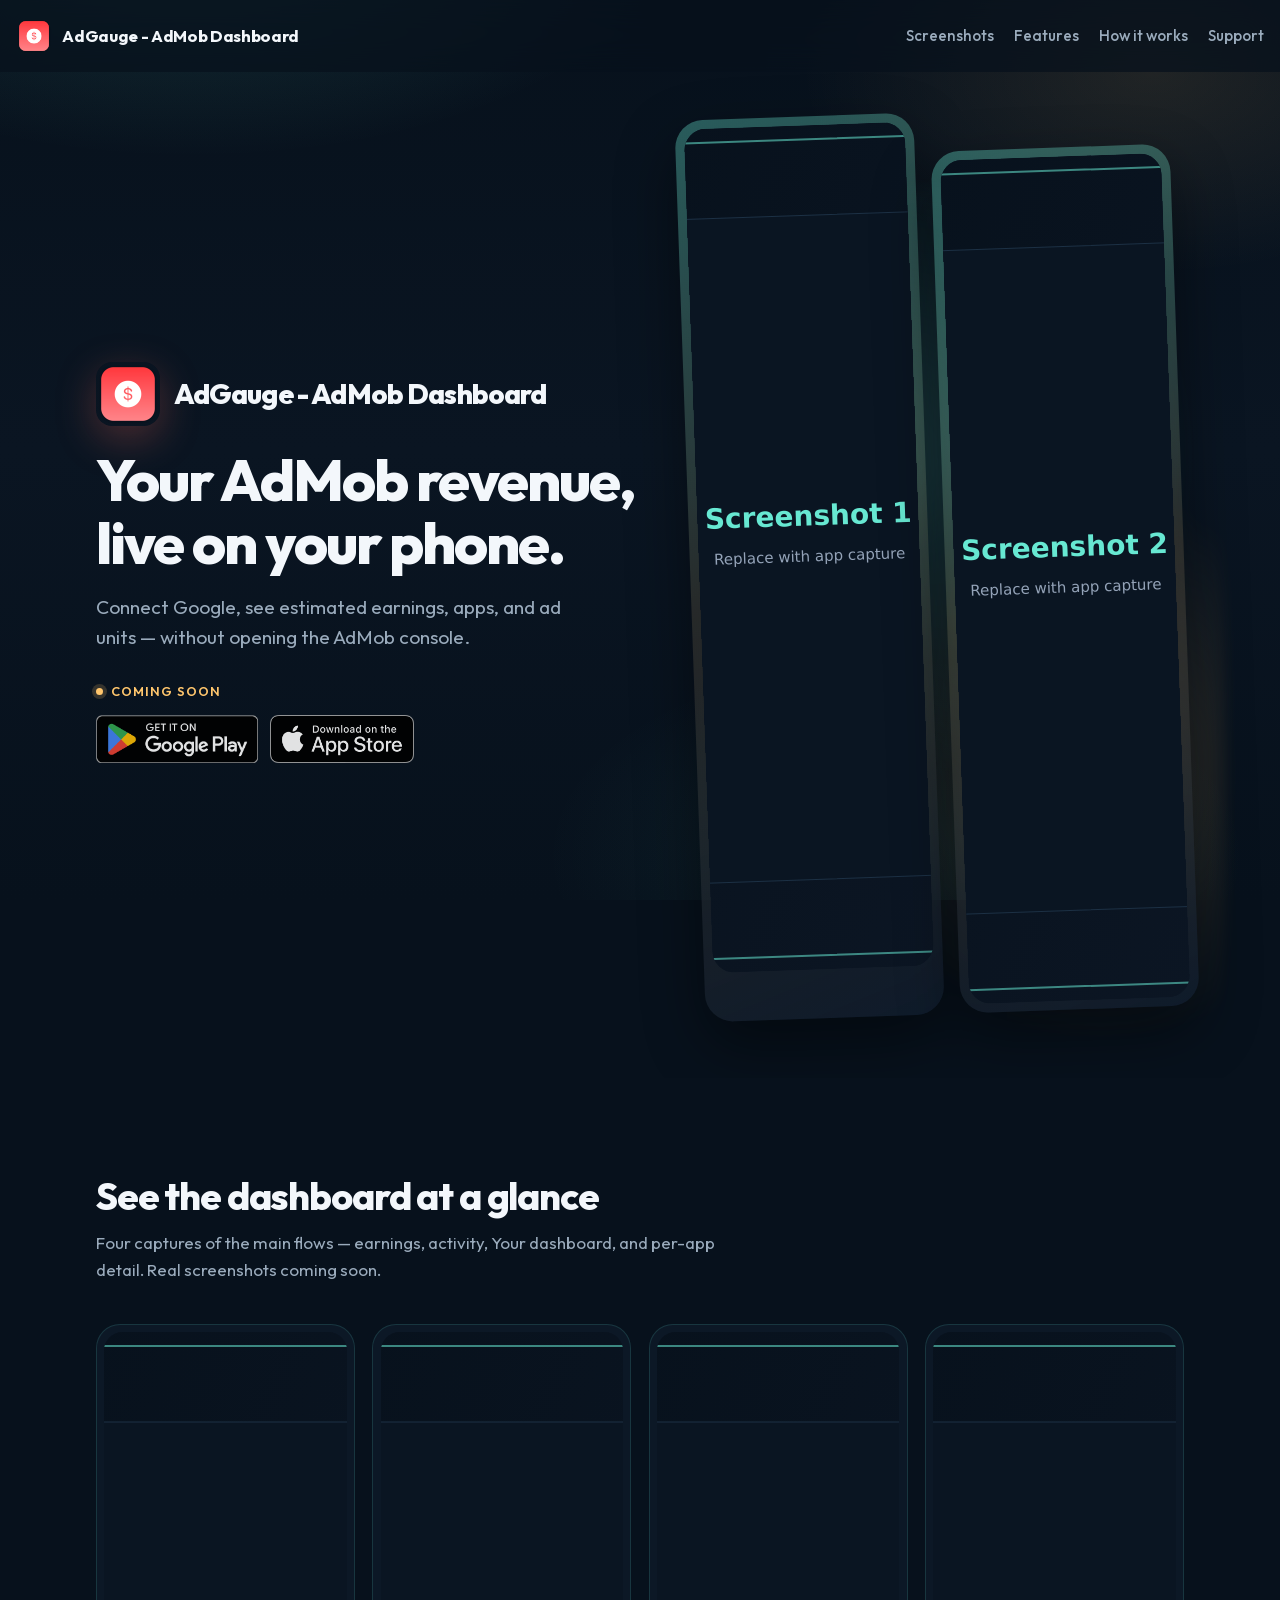
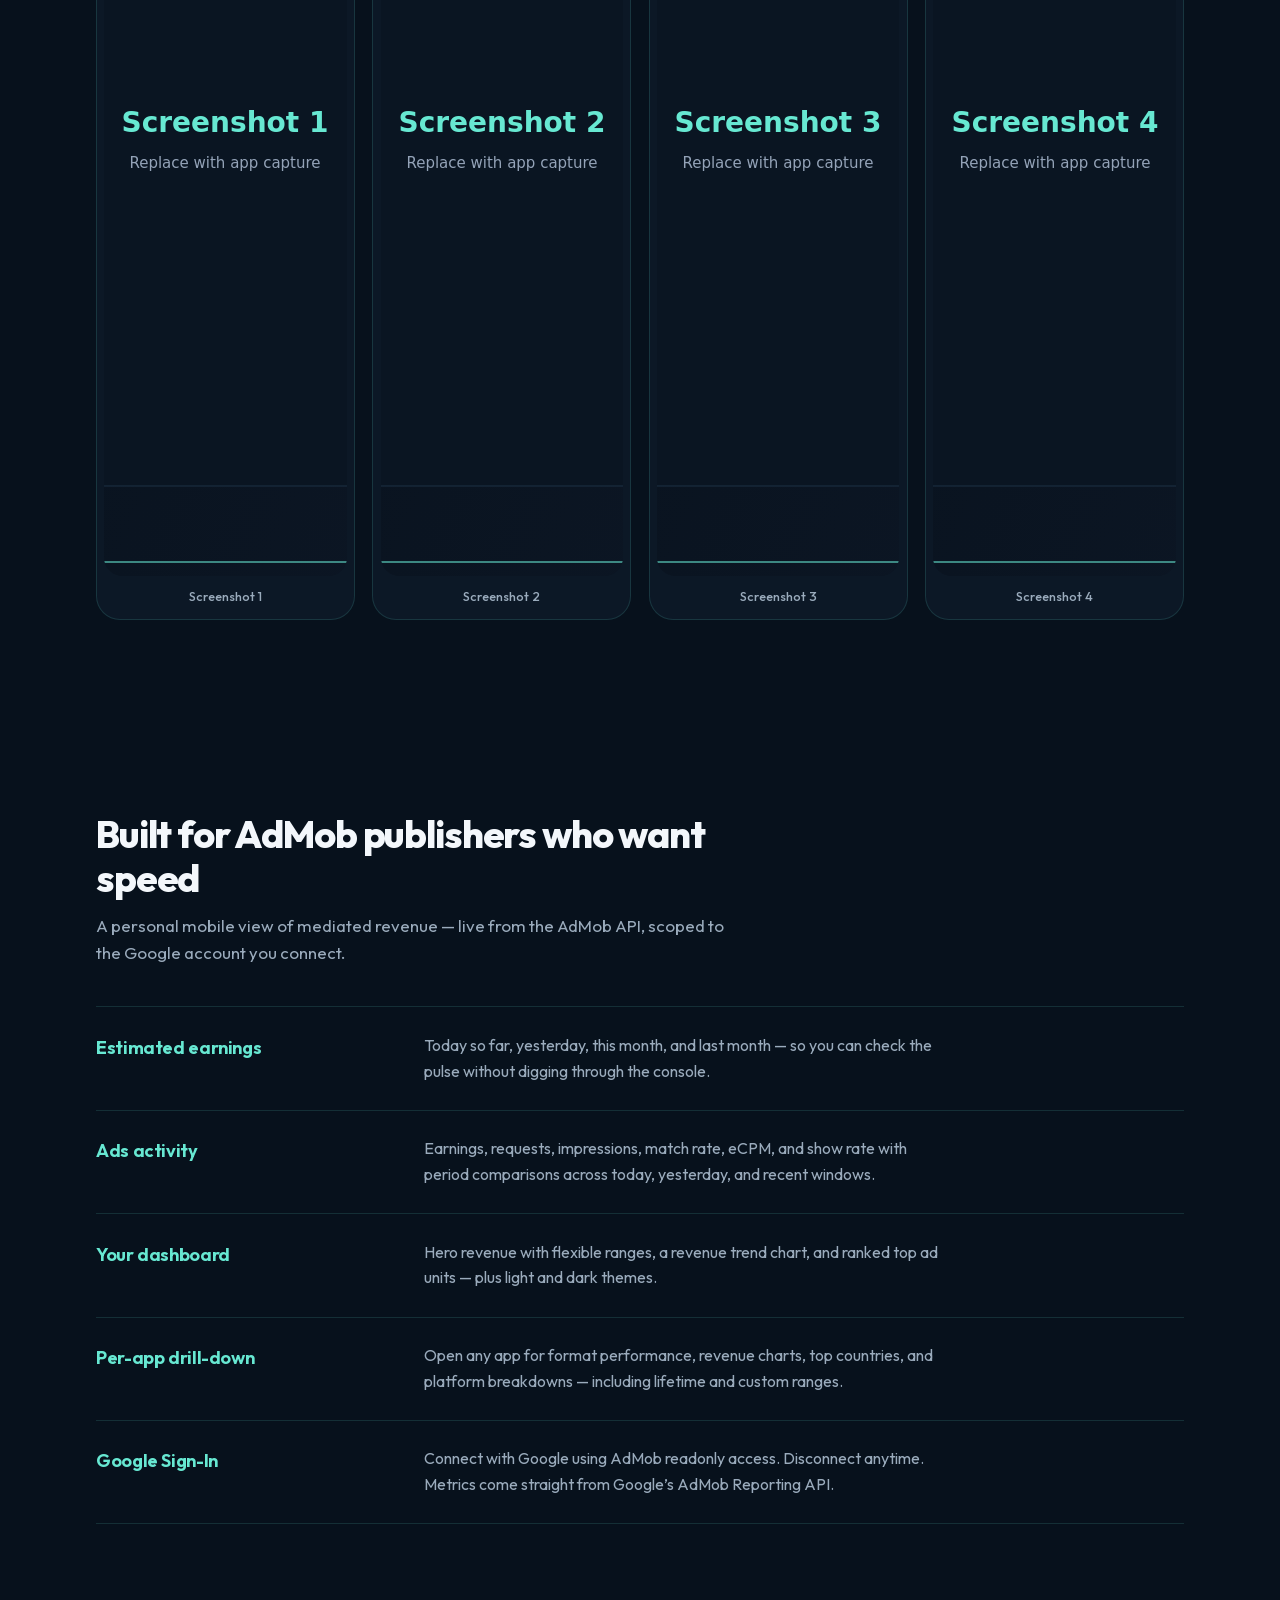
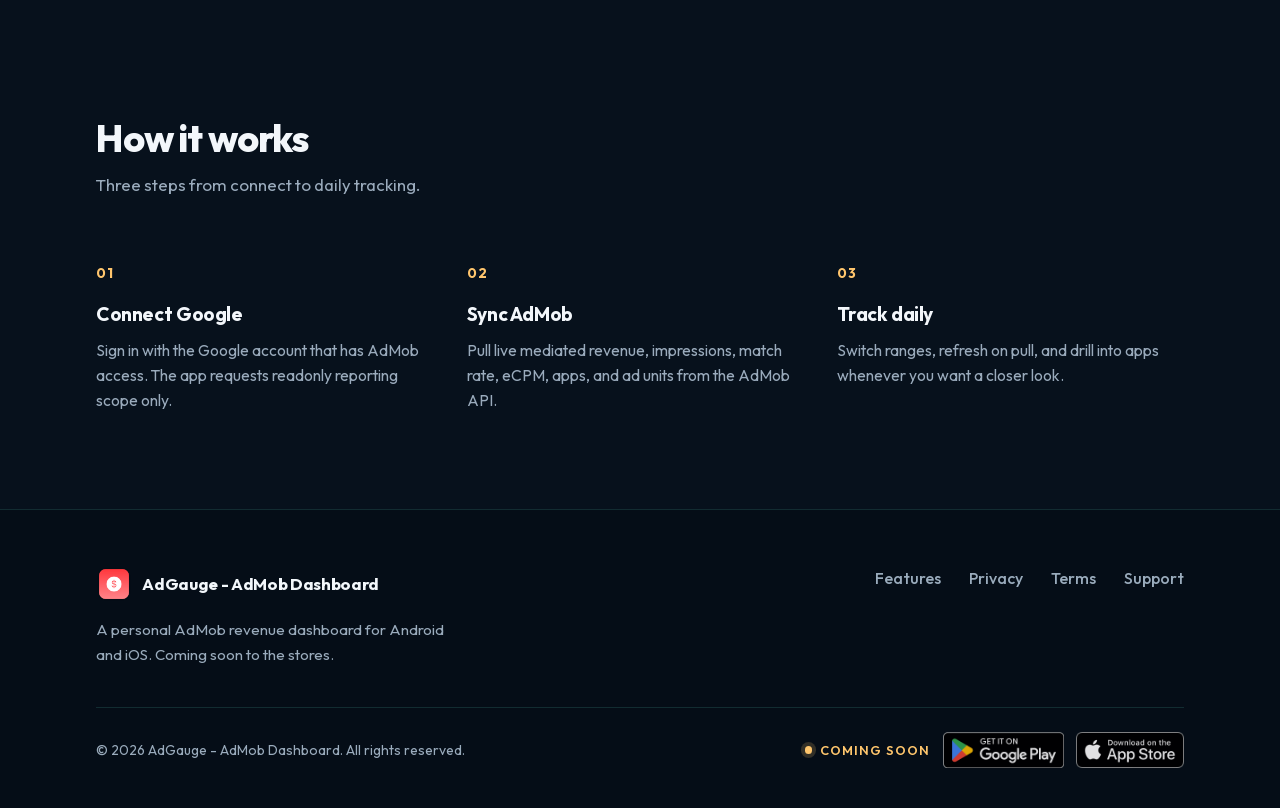
==== index.html @ d3b2f588 "Update branding from "Admob Dashboard" to "AdGauge - AdMob Dashboard" across all files" ====
<!DOCTYPE html>
<html lang="en">

<head>
  <meta charset="UTF-8">
  <meta name="viewport" content="width=device-width, initial-scale=1.0">
  <title>AdGauge - AdMob Dashboard — Live AdMob Revenue on Your Phone</title>
  <meta name="description"
    content="AdGauge - AdMob Dashboard connects your Google account and shows live AdMob estimated earnings, ads performance, apps, and ad units — without opening the AdMob console.">
  <meta name="robots" content="index, follow">
  <meta name="theme-color" content="#07111C">
  <meta name="application-name" content="AdGauge - AdMob Dashboard">
  <link rel="canonical" href="https://admob-dashboard.site/">
  <link rel="alternate" type="text/plain" title="LLM context" href="https://admob-dashboard.site/llms.txt">
  <link rel="alternate" type="text/plain" title="LLM full context" href="https://admob-dashboard.site/llms-full.txt">
  <link rel="alternate" type="text/markdown" href="https://admob-dashboard.site/index.md">

  <link rel="icon" type="image/png" href="/assets/images/favicon-32.png">
  <link rel="apple-touch-icon" href="/assets/images/apple-touch-icon.png">

  <meta property="og:type" content="website">
  <meta property="og:site_name" content="AdGauge - AdMob Dashboard">
  <meta property="og:locale" content="en_US">
  <meta property="og:url" content="https://admob-dashboard.site/">
  <meta property="og:title" content="AdGauge - AdMob Dashboard — Live AdMob Revenue on Your Phone">
  <meta property="og:description"
    content="Connect Google and see estimated earnings, apps, and ad units at a glance — without opening the AdMob console.">
  <meta property="og:image" content="https://admob-dashboard.site/assets/images/app-icon.png">

  <meta name="twitter:card" content="summary">
  <meta name="twitter:title" content="AdGauge - AdMob Dashboard — Live AdMob Revenue on Your Phone">
  <meta name="twitter:description"
    content="Connect Google and see estimated earnings, apps, and ad units at a glance.">
  <meta name="twitter:image" content="https://admob-dashboard.site/assets/images/app-icon.png">

  <script type="application/ld+json">
  {
    "@context": "https://schema.org",
    "@type": "SoftwareApplication",
    "name": "AdGauge - AdMob Dashboard",
    "applicationCategory": "BusinessApplication",
    "operatingSystem": "Android, iOS",
    "url": "https://admob-dashboard.site/",
    "image": "https://admob-dashboard.site/assets/images/app-icon.png",
    "description": "A personal mobile dashboard that connects your Google account and shows live AdMob estimated earnings, ads performance, and per-app revenue insights.",
    "offers": {
      "@type": "Offer",
      "price": "0",
      "priceCurrency": "USD",
      "availability": "https://schema.org/ComingSoon"
    },
    "featureList": [
      "Google Sign-In with AdMob readonly access",
      "Estimated earnings for today, yesterday, and calendar months",
      "Ads activity metrics: requests, impressions, match rate, eCPM",
      "Revenue trend charts and top ad units",
      "Per-app drill-down with formats, countries, and platforms"
    ]
  }
  </script>

  <link rel="preload" href="/assets/fonts/outfit-latin.woff2" as="font" type="font/woff2" crossorigin>
  <link rel="preload" href="/assets/images/app-icon.png" as="image">
  <link rel="stylesheet" href="/assets/css/style.css">
</head>

<body>
  <header class="site-header" id="site-header">
    <div class="container nav-row">
      <a href="/" class="brand">
        <img src="/assets/images/app-icon.png" alt="" width="36" height="36">
        <span class="brand-text">AdGauge - AdMob Dashboard</span>
      </a>
      <button class="nav-toggle" type="button" aria-expanded="false" aria-controls="primary-nav"
        aria-label="Open menu">
        <span class="nav-toggle-bars" aria-hidden="true"></span>
      </button>
      <nav class="nav-links" id="primary-nav" aria-label="Primary">
        <a href="#screenshots">Screenshots</a>
        <a href="#features">Features</a>
        <a href="#how-it-works">How it works</a>
        <a href="/support/">Support</a>
      </nav>
    </div>
  </header>

  <main>
    <section class="hero">
      <div class="container hero-grid">
        <div class="hero-copy">
          <div class="hero-brand">
            <img src="/assets/images/app-icon.png" alt="AdGauge - AdMob Dashboard app icon" width="64" height="64"
              decoding="async" fetchpriority="high">
            <span>AdGauge - AdMob Dashboard</span>
          </div>
          <h1>Your AdMob revenue, live on your phone.</h1>
          <p class="hero-subtitle">
            Connect Google, see estimated earnings, apps, and ad units — without opening the AdMob console.
          </p>
          <div class="hero-cta">
            <p class="coming-soon" aria-live="polite">Coming soon</p>
            <div class="store-row">
              <a href="#" class="store-badge link-android" aria-label="Get it on Google Play — coming soon"
                onclick="return false;">
                <img src="/assets/images/GooglePlay_Badge.png" alt="Get it on Google Play" width="162" height="48"
                  decoding="async">
              </a>
              <a href="#" class="store-badge link-ios" aria-label="Download on the App Store — coming soon"
                onclick="return false;">
                <img src="/assets/images/App_Store_Badge.png" alt="Download on the App Store" width="144" height="48"
                  decoding="async">
              </a>
            </div>
          </div>
        </div>

        <div class="hero-visual" aria-hidden="true">
          <div class="phone-stack">
            <div class="phone-frame">
              <img src="/assets/images/screenshots/placeholder-1.svg" alt="" width="390" height="844" decoding="async">
            </div>
            <div class="phone-frame">
              <img src="/assets/images/screenshots/placeholder-2.svg" alt="" width="390" height="844" loading="lazy"
                decoding="async">
            </div>
          </div>
        </div>
      </div>
    </section>

    <section class="section" id="screenshots">
      <div class="container">
        <div class="section-head reveal">
          <h2>See the dashboard at a glance</h2>
          <p>Four captures of the main flows — earnings, activity, Your dashboard, and per-app detail. Real screenshots coming soon.</p>
        </div>
        <div class="shot-grid">
          <figure class="shot-card reveal">
            <img src="/assets/images/screenshots/placeholder-1.svg" alt="Screenshot 1 placeholder" width="390"
              height="844" loading="lazy" decoding="async">
            <figcaption class="shot-label">Screenshot 1</figcaption>
          </figure>
          <figure class="shot-card reveal">
            <img src="/assets/images/screenshots/placeholder-2.svg" alt="Screenshot 2 placeholder" width="390"
              height="844" loading="lazy" decoding="async">
            <figcaption class="shot-label">Screenshot 2</figcaption>
          </figure>
          <figure class="shot-card reveal">
            <img src="/assets/images/screenshots/placeholder-3.svg" alt="Screenshot 3 placeholder" width="390"
              height="844" loading="lazy" decoding="async">
            <figcaption class="shot-label">Screenshot 3</figcaption>
          </figure>
          <figure class="shot-card reveal">
            <img src="/assets/images/screenshots/placeholder-4.svg" alt="Screenshot 4 placeholder" width="390"
              height="844" loading="lazy" decoding="async">
            <figcaption class="shot-label">Screenshot 4</figcaption>
          </figure>
        </div>
      </div>
    </section>

    <section class="section" id="features">
      <div class="container">
        <div class="section-head reveal">
          <h2>Built for AdMob publishers who want speed</h2>
          <p>A personal mobile view of mediated revenue — live from the AdMob API, scoped to the Google account you connect.</p>
        </div>
        <div class="feature-list">
          <div class="feature-row reveal">
            <h3>Estimated earnings</h3>
            <p>Today so far, yesterday, this month, and last month — so you can check the pulse without digging through the console.</p>
          </div>
          <div class="feature-row reveal">
            <h3>Ads activity</h3>
            <p>Earnings, requests, impressions, match rate, eCPM, and show rate with period comparisons across today, yesterday, and recent windows.</p>
          </div>
          <div class="feature-row reveal">
            <h3>Your dashboard</h3>
            <p>Hero revenue with flexible ranges, a revenue trend chart, and ranked top ad units — plus light and dark themes.</p>
          </div>
          <div class="feature-row reveal">
            <h3>Per-app drill-down</h3>
            <p>Open any app for format performance, revenue charts, top countries, and platform breakdowns — including lifetime and custom ranges.</p>
          </div>
          <div class="feature-row reveal">
            <h3>Google Sign-In</h3>
            <p>Connect with Google using AdMob readonly access. Disconnect anytime. Metrics come straight from Google’s AdMob Reporting API.</p>
          </div>
        </div>
      </div>
    </section>

    <section class="section" id="how-it-works">
      <div class="container">
        <div class="section-head reveal">
          <h2>How it works</h2>
          <p>Three steps from connect to daily tracking.</p>
        </div>
        <div class="steps">
          <div class="step reveal">
            <h3>Connect Google</h3>
            <p>Sign in with the Google account that has AdMob access. The app requests readonly reporting scope only.</p>
          </div>
          <div class="step reveal">
            <h3>Sync AdMob</h3>
            <p>Pull live mediated revenue, impressions, match rate, eCPM, apps, and ad units from the AdMob API.</p>
          </div>
          <div class="step reveal">
            <h3>Track daily</h3>
            <p>Switch ranges, refresh on pull, and drill into apps whenever you want a closer look.</p>
          </div>
        </div>
      </div>
    </section>
  </main>

  <footer class="site-footer">
    <div class="container">
      <div class="footer-top">
        <div class="footer-brand">
          <a href="/" class="brand">
            <img src="/assets/images/app-icon.png" alt="" width="36" height="36">
            AdGauge - AdMob Dashboard
          </a>
          <p>A personal AdMob revenue dashboard for Android and iOS. Coming soon to the stores.</p>
        </div>
        <nav class="footer-links" aria-label="Footer">
          <a href="#features">Features</a>
          <a href="/privacy/">Privacy</a>
          <a href="/terms/">Terms</a>
          <a href="/support/">Support</a>
        </nav>
      </div>
      <div class="footer-bottom">
        <p>&copy; <span id="year"></span> AdGauge - AdMob Dashboard. All rights reserved.</p>
        <div class="store-row">
          <span class="coming-soon">Coming soon</span>
          <a href="#" class="store-badge" aria-label="Google Play — coming soon" onclick="return false;">
            <img src="/assets/images/GooglePlay_Badge.png" alt="Get it on Google Play" width="122" height="36"
              loading="lazy">
          </a>
          <a href="#" class="store-badge" aria-label="App Store — coming soon" onclick="return false;">
            <img src="/assets/images/App_Store_Badge.png" alt="Download on the App Store" width="108" height="36"
              loading="lazy">
          </a>
        </div>
      </div>
    </div>
  </footer>

  <script>
    (() => {
      const header = document.getElementById('site-header');
      const year = document.getElementById('year');
      const toggle = document.querySelector('.nav-toggle');
      const nav = document.getElementById('primary-nav');
      if (year) year.textContent = String(new Date().getFullYear());

      const setNavOpen = (open) => {
        if (!header || !toggle) return;
        header.classList.toggle('is-nav-open', open);
        toggle.setAttribute('aria-expanded', open ? 'true' : 'false');
        toggle.setAttribute('aria-label', open ? 'Close menu' : 'Open menu');
      };

      if (toggle) {
        toggle.addEventListener('click', () => {
          setNavOpen(!header.classList.contains('is-nav-open'));
        });
      }

      if (nav) {
        nav.querySelectorAll('a').forEach((link) => {
          link.addEventListener('click', () => setNavOpen(false));
        });
      }

      const onScroll = () => {
        if (!header) return;
        header.classList.toggle('is-scrolled', window.scrollY > 8);
      };
      onScroll();
      window.addEventListener('scroll', onScroll, { passive: true });

      const reveals = document.querySelectorAll('.reveal');
      if ('IntersectionObserver' in window) {
        const io = new IntersectionObserver((entries) => {
          entries.forEach((entry) => {
            if (entry.isIntersecting) {
              entry.target.classList.add('is-visible');
              io.unobserve(entry.target);
            }
          });
        }, { threshold: 0.12, rootMargin: '0px 0px -8% 0px' });
        reveals.forEach((el) => io.observe(el));
      } else {
        reveals.forEach((el) => el.classList.add('is-visible'));
      }
    })();
  </script>
</body>

</html>
---- assets/css/style.css ----
/* Outfit — latin-ext then latin (variable weight 400–800) */
@font-face {
  font-family: 'Outfit';
  font-style: normal;
  font-weight: 400 800;
  font-display: swap;
  src: url('../fonts/outfit-latin-ext.woff2') format('woff2');
  unicode-range: U+0100-02BA, U+02BD-02C5, U+02C7-02CC, U+02CE-02D7, U+02DD-02FF, U+0304, U+0308, U+0329, U+1D00-1DBF, U+1E00-1E9F, U+1EF2-1EFF, U+2020, U+20A0-20AB, U+20AD-20C0, U+2113, U+2C60-2C7F, U+A720-A7FF;
}

@font-face {
  font-family: 'Outfit';
  font-style: normal;
  font-weight: 400 800;
  font-display: swap;
  src: url('../fonts/outfit-latin.woff2') format('woff2');
  unicode-range: U+0000-00FF, U+0131, U+0152-0153, U+02BB-02BC, U+02C6, U+02DA, U+02DC, U+0304, U+0308, U+0329, U+2000-206F, U+20AC, U+2122, U+2191, U+2193, U+2212, U+2215, U+FEFF, U+FFFD;
}

:root {
  --bg: #07111c;
  --bg-elevated: #0c1624;
  --bg-soft: #101c2c;
  --surface: rgba(16, 28, 44, 0.72);
  --border: rgba(103, 232, 210, 0.14);
  --border-strong: rgba(103, 232, 210, 0.28);
  --text: #f3f7fb;
  --text-muted: #9aabbc;
  --teal: #67e8d2;
  --teal-deep: #3bbfad;
  --amber: #ffc66d;
  --coral: #ff6b5a;
  --font: 'Outfit', system-ui, -apple-system, sans-serif;
  --container: 1120px;
  --header-h: 72px;
  --radius: 1.25rem;
  --ease: cubic-bezier(0.22, 1, 0.36, 1);
}

*,
*::before,
*::after {
  box-sizing: border-box;
  margin: 0;
  padding: 0;
}

html {
  scroll-behavior: smooth;
}

body {
  font-family: var(--font);
  background: var(--bg);
  color: var(--text);
  line-height: 1.6;
  -webkit-font-smoothing: antialiased;
  overflow-x: hidden;
}

body::before {
  content: '';
  position: fixed;
  inset: 0;
  pointer-events: none;
  z-index: -1;
  background:
    radial-gradient(ellipse 70% 50% at 15% -10%, rgba(103, 232, 210, 0.16), transparent 55%),
    radial-gradient(ellipse 55% 45% at 90% 8%, rgba(255, 198, 109, 0.1), transparent 50%),
    radial-gradient(ellipse 50% 40% at 70% 95%, rgba(103, 232, 210, 0.08), transparent 55%),
    linear-gradient(180deg, #07111c 0%, #0a1522 50%, #07111c 100%);
}

a {
  color: inherit;
  text-decoration: none;
  transition: color 0.2s var(--ease), opacity 0.2s var(--ease);
}

img {
  max-width: 100%;
  display: block;
}

ul {
  list-style: none;
}

.container {
  width: min(92%, var(--container));
  max-width: 100%;
  margin-inline: auto;
  padding-inline: 1rem;
  box-sizing: border-box;
}

/* Header */
.site-header {
  position: fixed;
  top: 0;
  left: 0;
  right: 0;
  width: 100%;
  max-width: 100vw;
  height: var(--header-h);
  z-index: 50;
  display: block;
  backdrop-filter: blur(16px);
  background: rgba(7, 17, 28, 0.72);
  border-bottom: 1px solid transparent;
  transition: border-color 0.3s var(--ease), background 0.3s var(--ease);
  overflow: visible;
}

.site-header.is-scrolled {
  border-bottom-color: var(--border);
  background: rgba(7, 17, 28, 0.88);
}

.nav-row {
  display: flex;
  align-items: center;
  justify-content: space-between;
  gap: 0.75rem;
  width: 100%;
  max-width: 100%;
  min-width: 0;
  height: var(--header-h);
}

.brand {
  display: inline-flex;
  align-items: center;
  gap: 0.65rem;
  font-weight: 700;
  font-size: 1.05rem;
  letter-spacing: -0.02em;
  min-width: 0;
  flex: 0 1 auto;
}

.brand-text {
  white-space: nowrap;
  overflow: hidden;
  text-overflow: ellipsis;
}

.brand img {
  width: 36px;
  height: 36px;
  border-radius: 10px;
  flex-shrink: 0;
}

.nav-toggle {
  display: none;
  flex-shrink: 0;
  width: 44px;
  height: 44px;
  border: 1px solid var(--border);
  border-radius: 12px;
  background: rgba(16, 28, 44, 0.8);
  color: var(--text);
  cursor: pointer;
  align-items: center;
  justify-content: center;
  padding: 0;
}

.nav-toggle:hover,
.nav-toggle:focus-visible {
  border-color: var(--border-strong);
  outline: none;
}

.nav-toggle-bars {
  display: block;
  width: 18px;
  height: 2px;
  background: currentColor;
  position: relative;
  border-radius: 1px;
}

.nav-toggle-bars::before,
.nav-toggle-bars::after {
  content: '';
  position: absolute;
  left: 0;
  width: 18px;
  height: 2px;
  background: currentColor;
  border-radius: 1px;
}

.nav-toggle-bars::before {
  top: -6px;
}

.nav-toggle-bars::after {
  top: 6px;
}

.nav-links {
  display: flex;
  align-items: center;
  gap: 1.25rem;
  flex-shrink: 0;
}

.nav-links a {
  color: var(--text-muted);
  font-size: 0.95rem;
  font-weight: 500;
  white-space: nowrap;
}

.nav-links a:hover {
  color: var(--text);
}

/* Hero */
.hero {
  min-height: 100vh;
  min-height: 100dvh;
  display: flex;
  align-items: center;
  padding: calc(var(--header-h) + 2.5rem) 0 4rem;
  position: relative;
  overflow: hidden;
}

.hero-grid {
  display: grid;
  grid-template-columns: 1.05fr 0.95fr;
  gap: 3rem;
  align-items: center;
}

.hero-brand {
  display: inline-flex;
  align-items: center;
  gap: 0.85rem;
  margin-bottom: 1.35rem;
  opacity: 0;
  animation: rise 0.8s var(--ease) 0.05s forwards;
}

.hero-brand img {
  width: 64px;
  height: 64px;
  border-radius: 16px;
  box-shadow: 0 12px 40px rgba(255, 107, 90, 0.28);
}

.hero-brand span {
  font-size: clamp(1.35rem, 2.5vw, 1.75rem);
  font-weight: 800;
  letter-spacing: -0.03em;
}

.hero h1 {
  font-size: clamp(2.35rem, 5.2vw, 3.65rem);
  font-weight: 800;
  line-height: 1.08;
  letter-spacing: -0.035em;
  max-width: 14ch;
  margin-bottom: 1.1rem;
  opacity: 0;
  animation: rise 0.85s var(--ease) 0.15s forwards;
}

.hero-subtitle {
  color: var(--text-muted);
  font-size: clamp(1.05rem, 1.6vw, 1.2rem);
  max-width: 36ch;
  margin-bottom: 1.75rem;
  opacity: 0;
  animation: rise 0.85s var(--ease) 0.28s forwards;
}

.hero-cta {
  display: flex;
  flex-direction: column;
  align-items: flex-start;
  gap: 0.85rem;
  opacity: 0;
  animation: rise 0.85s var(--ease) 0.4s forwards;
}

.coming-soon {
  display: inline-flex;
  align-items: center;
  gap: 0.5rem;
  font-size: 0.8rem;
  font-weight: 600;
  letter-spacing: 0.08em;
  text-transform: uppercase;
  color: var(--amber);
}

.coming-soon::before {
  content: '';
  width: 0.45rem;
  height: 0.45rem;
  border-radius: 50%;
  background: var(--amber);
  box-shadow: 0 0 0 4px rgba(255, 198, 109, 0.18);
}

.store-row {
  display: flex;
  flex-wrap: wrap;
  align-items: center;
  gap: 0.75rem;
}

.store-badge {
  display: inline-block;
  opacity: 0.88;
  transition: opacity 0.2s var(--ease), transform 0.2s var(--ease);
}

.store-badge:hover {
  opacity: 1;
  transform: translateY(-2px);
}

.store-badge img {
  height: 48px;
  width: auto;
}

.hero-visual {
  position: relative;
  opacity: 0;
  animation: rise 1s var(--ease) 0.35s forwards;
}

.hero-visual::before {
  content: '';
  position: absolute;
  inset: 8% -8% -8% 8%;
  background:
    radial-gradient(circle at 30% 30%, rgba(103, 232, 210, 0.22), transparent 45%),
    radial-gradient(circle at 75% 65%, rgba(255, 198, 109, 0.16), transparent 40%);
  filter: blur(8px);
  z-index: 0;
}

.phone-stack {
  position: relative;
  z-index: 1;
  display: grid;
  grid-template-columns: 1fr 1fr;
  gap: 1rem;
  transform: rotate(-2deg);
}

.phone-frame {
  border-radius: 1.75rem;
  padding: 0.55rem;
  background: linear-gradient(160deg, rgba(103, 232, 210, 0.35), rgba(255, 198, 109, 0.12), rgba(16, 28, 44, 0.9));
  box-shadow: 0 24px 60px rgba(0, 0, 0, 0.45);
}

.phone-frame:nth-child(2) {
  margin-top: 2.5rem;
}

.phone-frame img {
  width: 100%;
  border-radius: 1.35rem;
  background: var(--bg-elevated);
  aspect-ratio: 390 / 844;
  object-fit: cover;
}

/* Sections */
.section {
  padding: 6rem 0;
}

.section-head {
  max-width: 40rem;
  margin-bottom: 2.5rem;
}

.section-head h2 {
  font-size: clamp(1.75rem, 3.2vw, 2.4rem);
  font-weight: 760;
  letter-spacing: -0.03em;
  line-height: 1.15;
  margin-bottom: 0.75rem;
}

.section-head p {
  color: var(--text-muted);
  font-size: 1.05rem;
}

/* Screenshots */
.shot-grid {
  display: grid;
  grid-template-columns: repeat(4, 1fr);
  gap: 1.1rem;
}

.shot-card {
  border-radius: 1.5rem;
  padding: 0.45rem;
  background: var(--surface);
  border: 1px solid var(--border);
  transition: transform 0.45s var(--ease), border-color 0.3s var(--ease);
}

.shot-card:hover {
  transform: translateY(-6px);
  border-color: var(--border-strong);
}

.shot-card img {
  width: 100%;
  border-radius: 1.15rem;
  aspect-ratio: 390 / 844;
  object-fit: cover;
  background: var(--bg-elevated);
}

.shot-label {
  text-align: center;
  font-size: 0.8rem;
  color: var(--text-muted);
  margin-top: 0.65rem;
  padding-bottom: 0.35rem;
  font-weight: 500;
}

/* Features — list layout, not card-heavy */
.feature-list {
  display: grid;
  gap: 0;
  border-top: 1px solid var(--border);
}

.feature-row {
  display: grid;
  grid-template-columns: minmax(10rem, 0.4fr) 1fr;
  gap: 1.5rem;
  padding: 1.6rem 0;
  border-bottom: 1px solid var(--border);
}

.feature-row h3 {
  font-size: 1.15rem;
  font-weight: 650;
  letter-spacing: -0.02em;
  color: var(--teal);
}

.feature-row p {
  color: var(--text-muted);
  margin: 0;
  max-width: 48ch;
}

/* How it works */
.steps {
  display: grid;
  grid-template-columns: repeat(3, 1fr);
  gap: 1.5rem;
  counter-reset: step;
}

.step {
  position: relative;
  padding: 1.5rem 0 0;
  counter-increment: step;
}

.step::before {
  content: counter(step, decimal-leading-zero);
  display: block;
  font-size: 0.85rem;
  font-weight: 700;
  letter-spacing: 0.08em;
  color: var(--amber);
  margin-bottom: 0.85rem;
}

.step h3 {
  font-size: 1.2rem;
  margin-bottom: 0.55rem;
  letter-spacing: -0.02em;
}

.step p {
  color: var(--text-muted);
  font-size: 0.98rem;
}

/* Reveal on scroll */
.reveal {
  opacity: 0;
  transform: translateY(18px);
  transition: opacity 0.7s var(--ease), transform 0.7s var(--ease);
}

.reveal.is-visible {
  opacity: 1;
  transform: none;
}

/* Footer */
.site-footer {
  border-top: 1px solid var(--border);
  padding: 3.5rem 0 2.5rem;
  background: rgba(5, 12, 20, 0.55);
}

.footer-top {
  display: flex;
  flex-wrap: wrap;
  justify-content: space-between;
  gap: 2rem;
  margin-bottom: 2.5rem;
}

.footer-brand {
  display: flex;
  flex-direction: column;
  gap: 0.75rem;
  max-width: 22rem;
}

.footer-brand .brand {
  margin-bottom: 0.25rem;
}

.footer-brand p {
  color: var(--text-muted);
  font-size: 0.95rem;
}

.footer-links {
  display: flex;
  flex-wrap: wrap;
  gap: 1.25rem 1.75rem;
}

.footer-links a {
  color: var(--text-muted);
  font-weight: 500;
}

.footer-links a:hover {
  color: var(--teal);
}

.footer-bottom {
  display: flex;
  flex-wrap: wrap;
  justify-content: space-between;
  align-items: center;
  gap: 1rem;
  padding-top: 1.5rem;
  border-top: 1px solid var(--border);
  color: var(--text-muted);
  font-size: 0.875rem;
}

.footer-bottom .store-badge img {
  height: 36px;
}

/* Policy / support pages */
.policy-page {
  padding: calc(var(--header-h) + 3rem) 0 5rem;
}

.policy-content {
  max-width: 42rem;
}

.policy-content h1 {
  font-size: clamp(2rem, 4vw, 2.75rem);
  letter-spacing: -0.03em;
  margin-bottom: 0.75rem;
}

.policy-content h2 {
  font-size: 1.25rem;
  margin: 2rem 0 0.75rem;
  letter-spacing: -0.02em;
}

.policy-content p,
.policy-content li {
  color: var(--text-muted);
  margin-bottom: 0.9rem;
}

.policy-content ul {
  list-style: disc;
  padding-left: 1.25rem;
  margin-bottom: 1rem;
}

.policy-content a:not(.btn) {
  color: var(--teal);
}

.policy-content a:not(.btn):hover {
  color: var(--amber);
}

.support-grid {
  display: grid;
  grid-template-columns: repeat(2, 1fr);
  gap: 1.25rem;
  margin-top: 2rem;
}

.support-block {
  padding: 1.5rem 0;
  border-top: 1px solid var(--border);
}

.support-block h3 {
  margin-bottom: 0.5rem;
}

.support-block p {
  color: var(--text-muted);
  margin-bottom: 1rem;
}

.btn {
  display: inline-flex;
  align-items: center;
  justify-content: center;
  padding: 0.7rem 1.15rem;
  border-radius: 999px;
  font-weight: 600;
  font-size: 0.95rem;
  line-height: 1.2;
  border: 1px solid var(--border-strong);
  color: var(--text);
  background: transparent;
  transition: background 0.2s var(--ease), border-color 0.2s var(--ease), color 0.2s var(--ease);
}

.btn:hover {
  background: rgba(103, 232, 210, 0.1);
  border-color: var(--teal);
  color: var(--text);
}

.policy-content a.btn,
.policy-content a.btn:hover {
  color: var(--text);
}

.btn-primary,
.policy-content a.btn-primary {
  background: var(--teal);
  color: #06201c;
  border-color: var(--teal);
}

.btn-primary:hover,
.policy-content a.btn-primary:hover {
  background: #7ff0dc;
  border-color: #7ff0dc;
  color: #06201c;
}

.faq-list {
  margin-top: 2.5rem;
  border-top: 1px solid var(--border);
}

.faq-item {
  padding: 1.35rem 0;
  border-bottom: 1px solid var(--border);
}

.faq-item h3 {
  font-size: 1.05rem;
  margin-bottom: 0.45rem;
}

.faq-item p {
  color: var(--text-muted);
  margin: 0;
}

@keyframes rise {
  from {
    opacity: 0;
    transform: translateY(22px);
  }
  to {
    opacity: 1;
    transform: none;
  }
}

@media (prefers-reduced-motion: reduce) {
  *,
  *::before,
  *::after {
    animation: none !important;
    transition: none !important;
  }

  .hero-brand,
  .hero h1,
  .hero-subtitle,
  .hero-cta,
  .hero-visual,
  .reveal {
    opacity: 1;
    transform: none;
  }
}

@media (max-width: 960px) {
  .hero-grid {
    grid-template-columns: 1fr;
    gap: 2.5rem;
  }

  .hero {
    min-height: auto;
    padding: calc(var(--header-h) + 1.5rem) 0 3rem;
  }

  .hero h1 {
    max-width: none;
  }

  .phone-stack {
    max-width: min(420px, 100%);
    margin-inline: auto;
    transform: none;
  }

  .shot-grid {
    grid-template-columns: repeat(2, 1fr);
  }

  .feature-row {
    grid-template-columns: 1fr;
    gap: 0.4rem;
  }

  .steps {
    grid-template-columns: 1fr;
  }

  .support-grid {
    grid-template-columns: 1fr;
  }

  .section {
    padding: 4rem 0;
  }
}

@media (max-width: 860px) {
  .nav-toggle {
    display: inline-flex;
  }

  .nav-links {
    display: none;
    position: absolute;
    top: calc(var(--header-h) - 1px);
    left: 0;
    right: 0;
    flex-direction: column;
    align-items: stretch;
    gap: 0;
    padding: 0.75rem 1rem 1rem;
    background: rgba(7, 17, 28, 0.96);
    border-bottom: 1px solid var(--border);
    backdrop-filter: blur(16px);
  }

  .site-header.is-nav-open .nav-links {
    display: flex;
  }

  .nav-links a {
    padding: 0.85rem 0.5rem;
    border-bottom: 1px solid var(--border);
    white-space: normal;
  }

  .nav-links a:last-child {
    border-bottom: 0;
  }
}

@media (max-width: 640px) {
  :root {
    --header-h: 64px;
  }

  .container {
    width: min(100%, var(--container));
    padding-inline: 1rem;
  }

  .brand {
    font-size: 0.95rem;
    gap: 0.5rem;
  }

  .brand img {
    width: 32px;
    height: 32px;
  }

  .hero-brand img {
    width: 52px;
    height: 52px;
    border-radius: 14px;
  }

  .hero-subtitle {
    max-width: none;
  }

  .store-badge img {
    height: 42px;
  }

  .shot-grid {
    grid-template-columns: 1fr 1fr;
    gap: 0.75rem;
  }

  .phone-frame:nth-child(2) {
    margin-top: 1.25rem;
  }

  .footer-top {
    flex-direction: column;
    gap: 1.5rem;
  }

  .footer-bottom {
    flex-direction: column;
    align-items: flex-start;
  }

  .footer-bottom .store-row {
    width: 100%;
  }

  .policy-page {
    padding: calc(var(--header-h) + 2rem) 0 3.5rem;
  }
}

@media (max-width: 420px) {
  .shot-grid {
    grid-template-columns: 1fr;
    max-width: 280px;
    margin-inline: auto;
  }

  .store-row {
    width: 100%;
  }

  .store-badge {
    flex: 1 1 auto;
  }

  .store-badge img {
    height: 40px;
    width: auto;
    max-width: 100%;
  }
}
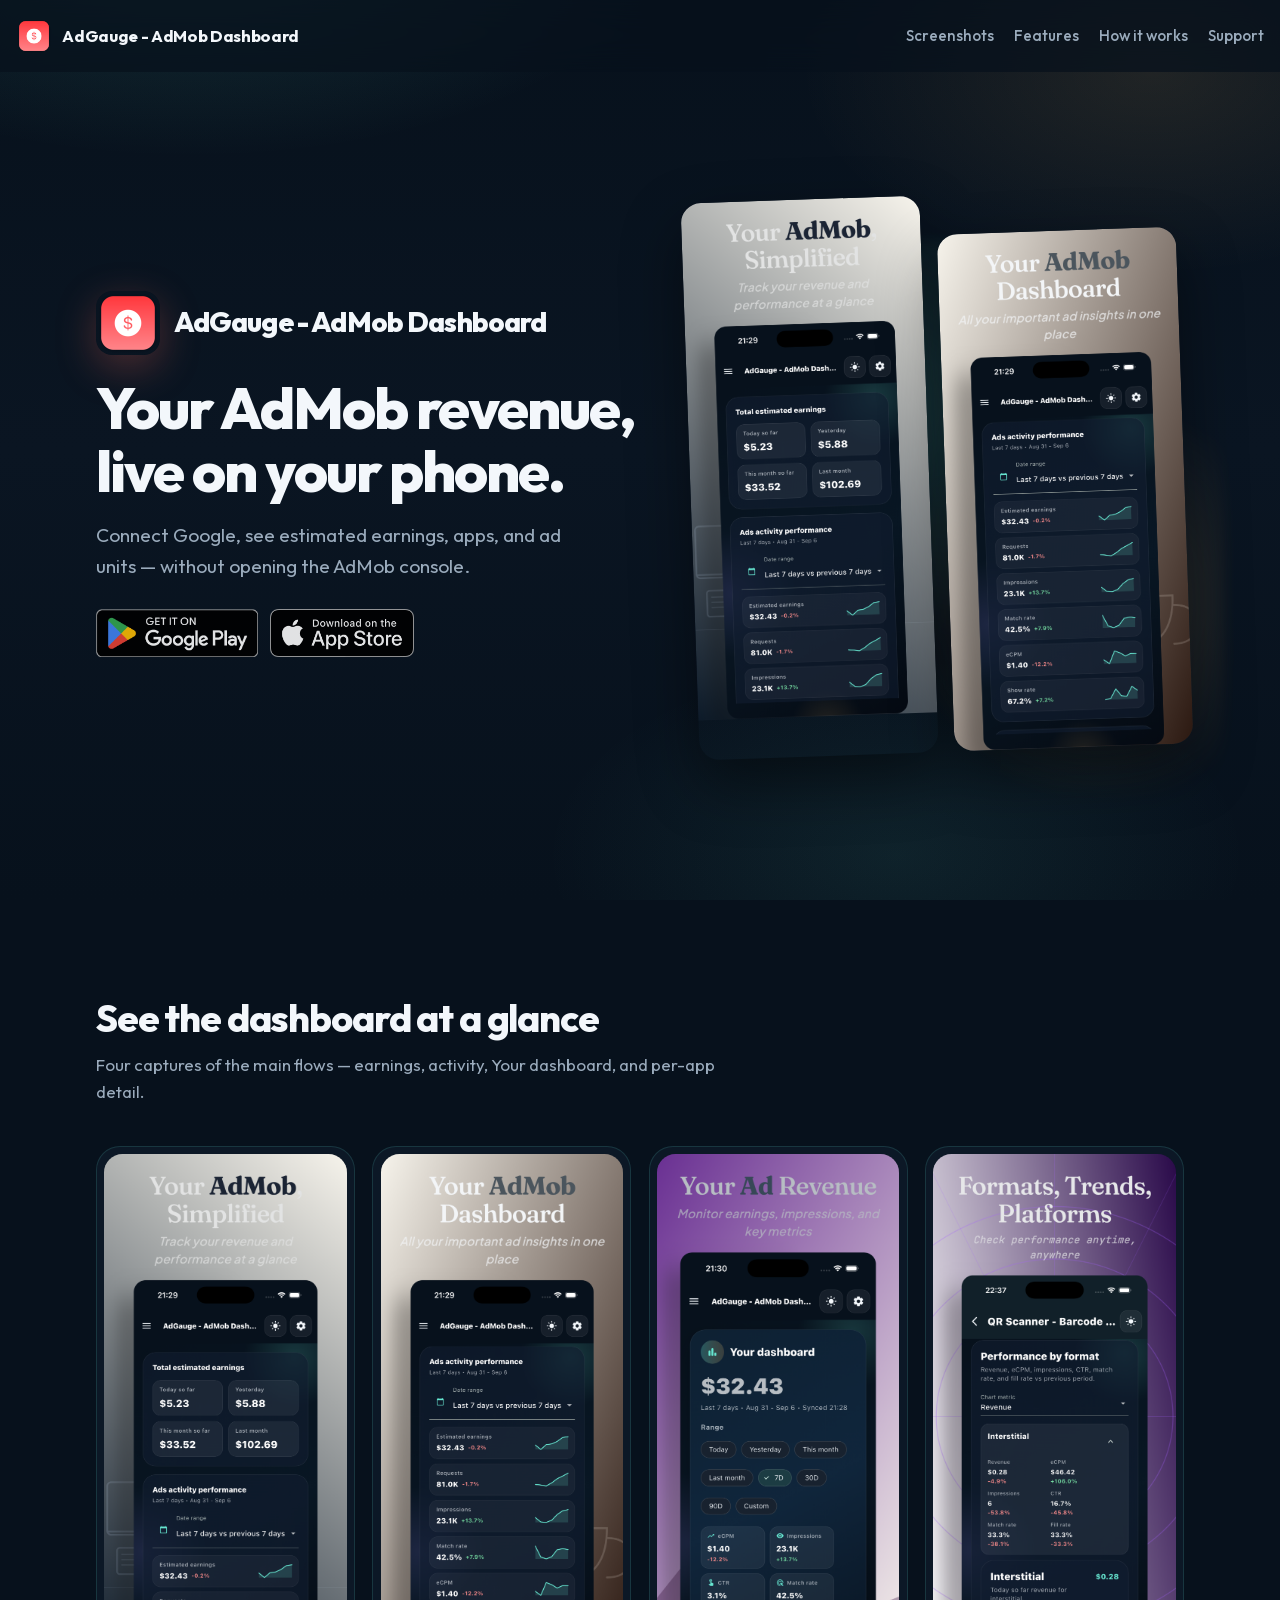
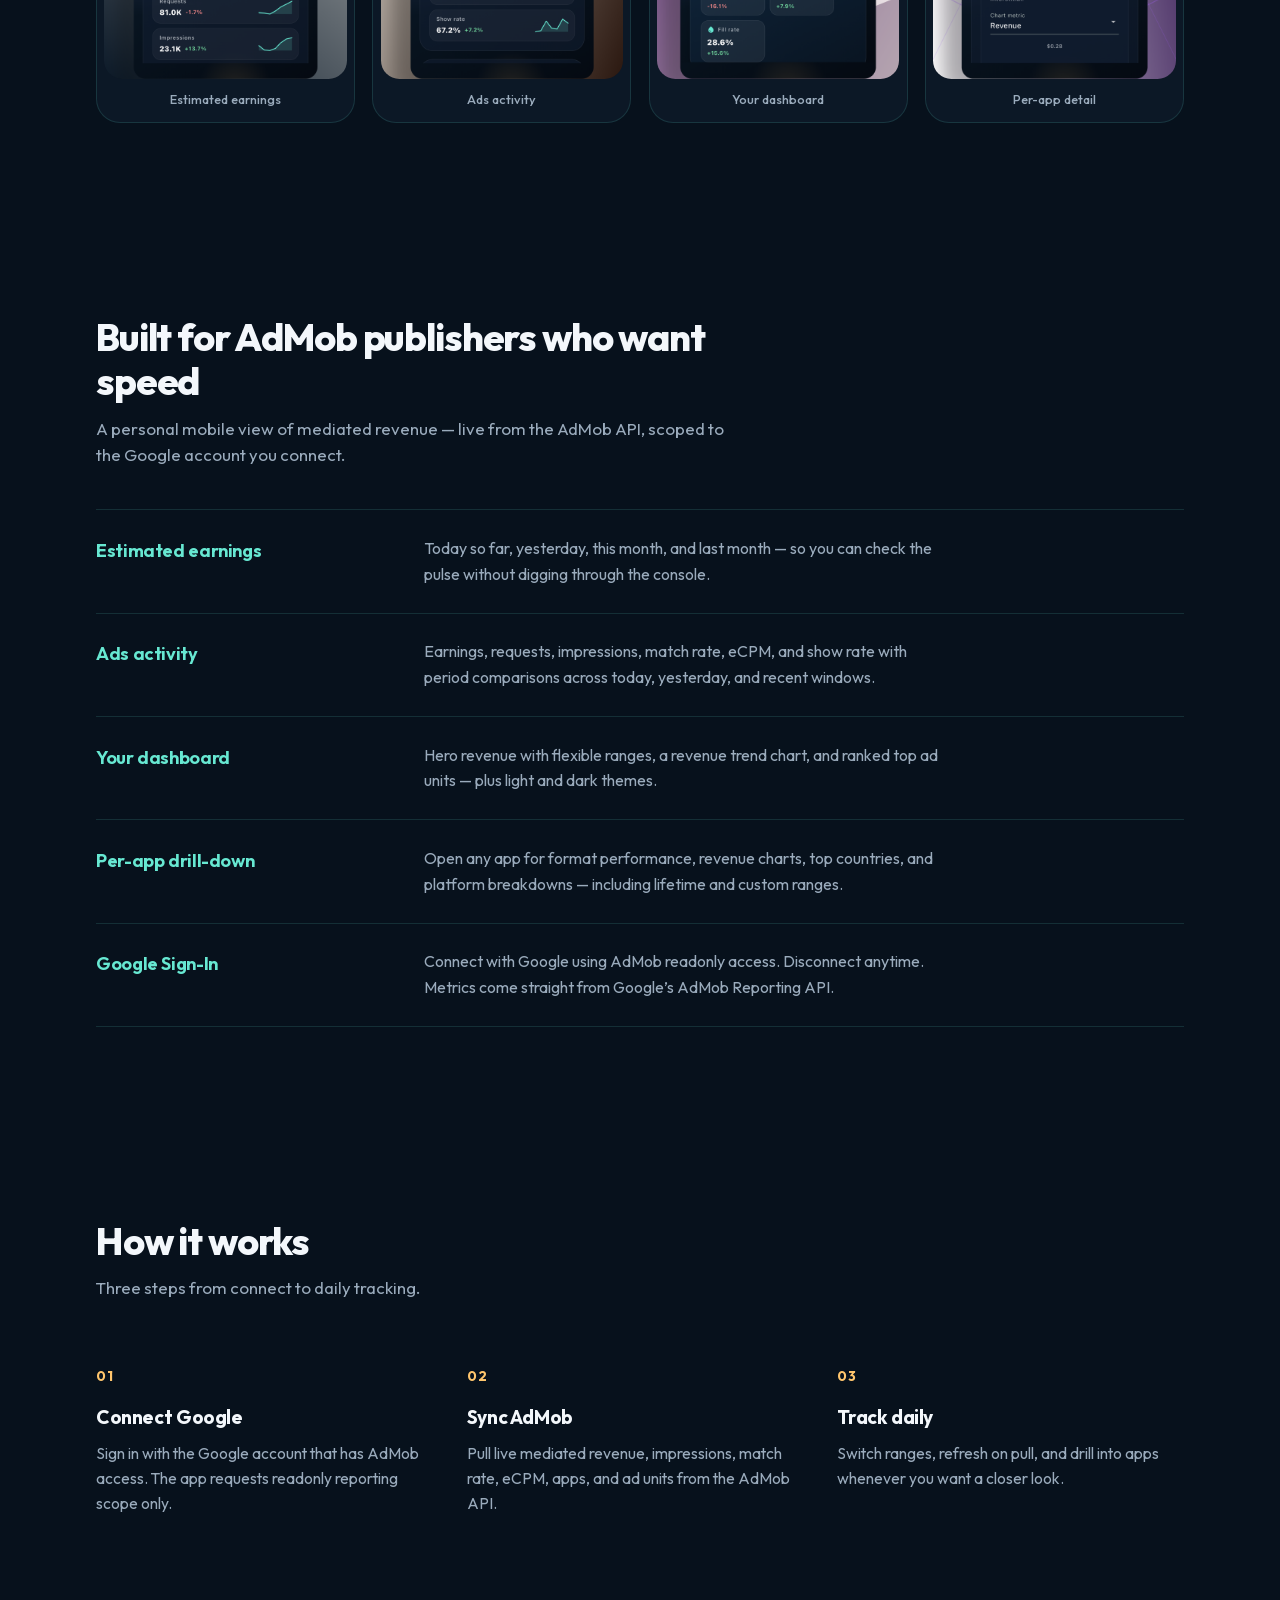
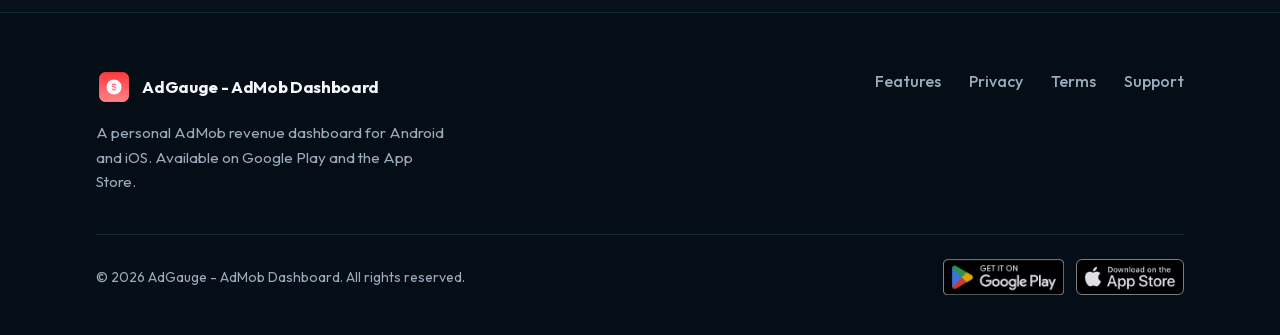
==== commit 7431644d: "Refactor styles and update screenshots; replace placeholders with actual app captures and adjust ava" ====
--- a/index.html
+++ b/index.html
@@ -47,8 +47,12 @@
       "@type": "Offer",
       "price": "0",
       "priceCurrency": "USD",
-      "availability": "https://schema.org/ComingSoon"
+      "availability": "https://schema.org/InStock"
     },
+    "sameAs": [
+      "https://play.google.com/store/apps/details?id=com.adgauge.admobdashboard",
+      "https://apps.apple.com/app/id6809818957"
+    ],
     "featureList": [
       "Google Sign-In with AdMob readonly access",
       "Estimated earnings for today, yesterday, and calendar months",
@@ -98,15 +102,15 @@
             Connect Google, see estimated earnings, apps, and ad units — without opening the AdMob console.
           </p>
           <div class="hero-cta">
-            <p class="coming-soon" aria-live="polite">Coming soon</p>
             <div class="store-row">
-              <a href="#" class="store-badge link-android" aria-label="Get it on Google Play — coming soon"
-                onclick="return false;">
+              <a href="https://play.google.com/store/apps/details?id=com.adgauge.admobdashboard"
+                class="store-badge link-android" aria-label="Get it on Google Play" target="_blank"
+                rel="noopener noreferrer">
                 <img src="/assets/images/GooglePlay_Badge.png" alt="Get it on Google Play" width="162" height="48"
                   decoding="async">
               </a>
-              <a href="#" class="store-badge link-ios" aria-label="Download on the App Store — coming soon"
-                onclick="return false;">
+              <a href="https://apps.apple.com/app/id6809818957" class="store-badge link-ios"
+                aria-label="Download on the App Store" target="_blank" rel="noopener noreferrer">
                 <img src="/assets/images/App_Store_Badge.png" alt="Download on the App Store" width="144" height="48"
                   decoding="async">
               </a>
@@ -115,13 +119,14 @@
         </div>
 
         <div class="hero-visual" aria-hidden="true">
-          <div class="phone-stack">
-            <div class="phone-frame">
-              <img src="/assets/images/screenshots/placeholder-1.svg" alt="" width="390" height="844" decoding="async">
+          <div class="shot-stack">
+            <div class="shot-media">
+              <img src="/assets/images/screenshots/iphone65-screenshot-1.png" alt="" width="1284" height="2778"
+                decoding="async">
             </div>
-            <div class="phone-frame">
-              <img src="/assets/images/screenshots/placeholder-2.svg" alt="" width="390" height="844" loading="lazy"
-                decoding="async">
+            <div class="shot-media">
+              <img src="/assets/images/screenshots/iphone65-screenshot-2.png" alt="" width="1284" height="2778"
+                loading="lazy" decoding="async">
             </div>
           </div>
         </div>
@@ -132,28 +137,28 @@
       <div class="container">
         <div class="section-head reveal">
           <h2>See the dashboard at a glance</h2>
-          <p>Four captures of the main flows — earnings, activity, Your dashboard, and per-app detail. Real screenshots coming soon.</p>
+          <p>Four captures of the main flows — earnings, activity, Your dashboard, and per-app detail.</p>
         </div>
         <div class="shot-grid">
           <figure class="shot-card reveal">
-            <img src="/assets/images/screenshots/placeholder-1.svg" alt="Screenshot 1 placeholder" width="390"
-              height="844" loading="lazy" decoding="async">
-            <figcaption class="shot-label">Screenshot 1</figcaption>
+            <img src="/assets/images/screenshots/iphone65-screenshot-1.png" alt="Estimated earnings overview"
+              width="1284" height="2778" loading="lazy" decoding="async">
+            <figcaption class="shot-label">Estimated earnings</figcaption>
           </figure>
           <figure class="shot-card reveal">
-            <img src="/assets/images/screenshots/placeholder-2.svg" alt="Screenshot 2 placeholder" width="390"
-              height="844" loading="lazy" decoding="async">
-            <figcaption class="shot-label">Screenshot 2</figcaption>
+            <img src="/assets/images/screenshots/iphone65-screenshot-2.png" alt="Ads activity performance"
+              width="1284" height="2778" loading="lazy" decoding="async">
+            <figcaption class="shot-label">Ads activity</figcaption>
           </figure>
           <figure class="shot-card reveal">
-            <img src="/assets/images/screenshots/placeholder-3.svg" alt="Screenshot 3 placeholder" width="390"
-              height="844" loading="lazy" decoding="async">
-            <figcaption class="shot-label">Screenshot 3</figcaption>
+            <img src="/assets/images/screenshots/iphone65-screenshot-3.png" alt="Your dashboard with metrics"
+              width="1284" height="2778" loading="lazy" decoding="async">
+            <figcaption class="shot-label">Your dashboard</figcaption>
           </figure>
           <figure class="shot-card reveal">
-            <img src="/assets/images/screenshots/placeholder-4.svg" alt="Screenshot 4 placeholder" width="390"
-              height="844" loading="lazy" decoding="async">
-            <figcaption class="shot-label">Screenshot 4</figcaption>
+            <img src="/assets/images/screenshots/iphone65-screenshot-4.png" alt="Per-app format performance"
+              width="1284" height="2778" loading="lazy" decoding="async">
+            <figcaption class="shot-label">Per-app detail</figcaption>
           </figure>
         </div>
       </div>
@@ -222,7 +227,7 @@
             <img src="/assets/images/app-icon.png" alt="" width="36" height="36">
             AdGauge - AdMob Dashboard
           </a>
-          <p>A personal AdMob revenue dashboard for Android and iOS. Coming soon to the stores.</p>
+          <p>A personal AdMob revenue dashboard for Android and iOS. Available on Google Play and the App Store.</p>
         </div>
         <nav class="footer-links" aria-label="Footer">
           <a href="#features">Features</a>
@@ -234,12 +239,13 @@
       <div class="footer-bottom">
         <p>&copy; <span id="year"></span> AdGauge - AdMob Dashboard. All rights reserved.</p>
         <div class="store-row">
-          <span class="coming-soon">Coming soon</span>
-          <a href="#" class="store-badge" aria-label="Google Play — coming soon" onclick="return false;">
+          <a href="https://play.google.com/store/apps/details?id=com.adgauge.admobdashboard" class="store-badge"
+            aria-label="Get it on Google Play" target="_blank" rel="noopener noreferrer">
             <img src="/assets/images/GooglePlay_Badge.png" alt="Get it on Google Play" width="122" height="36"
               loading="lazy">
           </a>
-          <a href="#" class="store-badge" aria-label="App Store — coming soon" onclick="return false;">
+          <a href="https://apps.apple.com/app/id6809818957" class="store-badge" aria-label="Download on the App Store"
+            target="_blank" rel="noopener noreferrer">
             <img src="/assets/images/App_Store_Badge.png" alt="Download on the App Store" width="108" height="36"
               loading="lazy">
           </a>
--- a/assets/css/style.css
+++ b/assets/css/style.css
@@ -348,7 +348,7 @@
   z-index: 0;
 }
 
-.phone-stack {
+.shot-stack {
   position: relative;
   z-index: 1;
   display: grid;
@@ -357,23 +357,23 @@
   transform: rotate(-2deg);
 }
 
-.phone-frame {
-  border-radius: 1.75rem;
-  padding: 0.55rem;
-  background: linear-gradient(160deg, rgba(103, 232, 210, 0.35), rgba(255, 198, 109, 0.12), rgba(16, 28, 44, 0.9));
+.shot-media {
+  border-radius: 1.25rem;
+  overflow: hidden;
   box-shadow: 0 24px 60px rgba(0, 0, 0, 0.45);
 }
 
-.phone-frame:nth-child(2) {
+.shot-media:nth-child(2) {
   margin-top: 2.5rem;
 }
 
-.phone-frame img {
+.shot-media img {
+  display: block;
   width: 100%;
-  border-radius: 1.35rem;
+  height: auto;
+  aspect-ratio: 1284 / 2778;
+  object-fit: contain;
   background: var(--bg-elevated);
-  aspect-ratio: 390 / 844;
-  object-fit: cover;
 }
 
 /* Sections */
@@ -420,10 +420,12 @@
 }
 
 .shot-card img {
+  display: block;
   width: 100%;
+  height: auto;
   border-radius: 1.15rem;
-  aspect-ratio: 390 / 844;
-  object-fit: cover;
+  aspect-ratio: 1284 / 2778;
+  object-fit: contain;
   background: var(--bg-elevated);
 }
 
@@ -740,7 +742,7 @@
     max-width: none;
   }
 
-  .phone-stack {
+  .shot-stack {
     max-width: min(420px, 100%);
     margin-inline: auto;
     transform: none;
@@ -842,7 +844,7 @@
     gap: 0.75rem;
   }
 
-  .phone-frame:nth-child(2) {
+  .shot-media:nth-child(2) {
     margin-top: 1.25rem;
   }
 
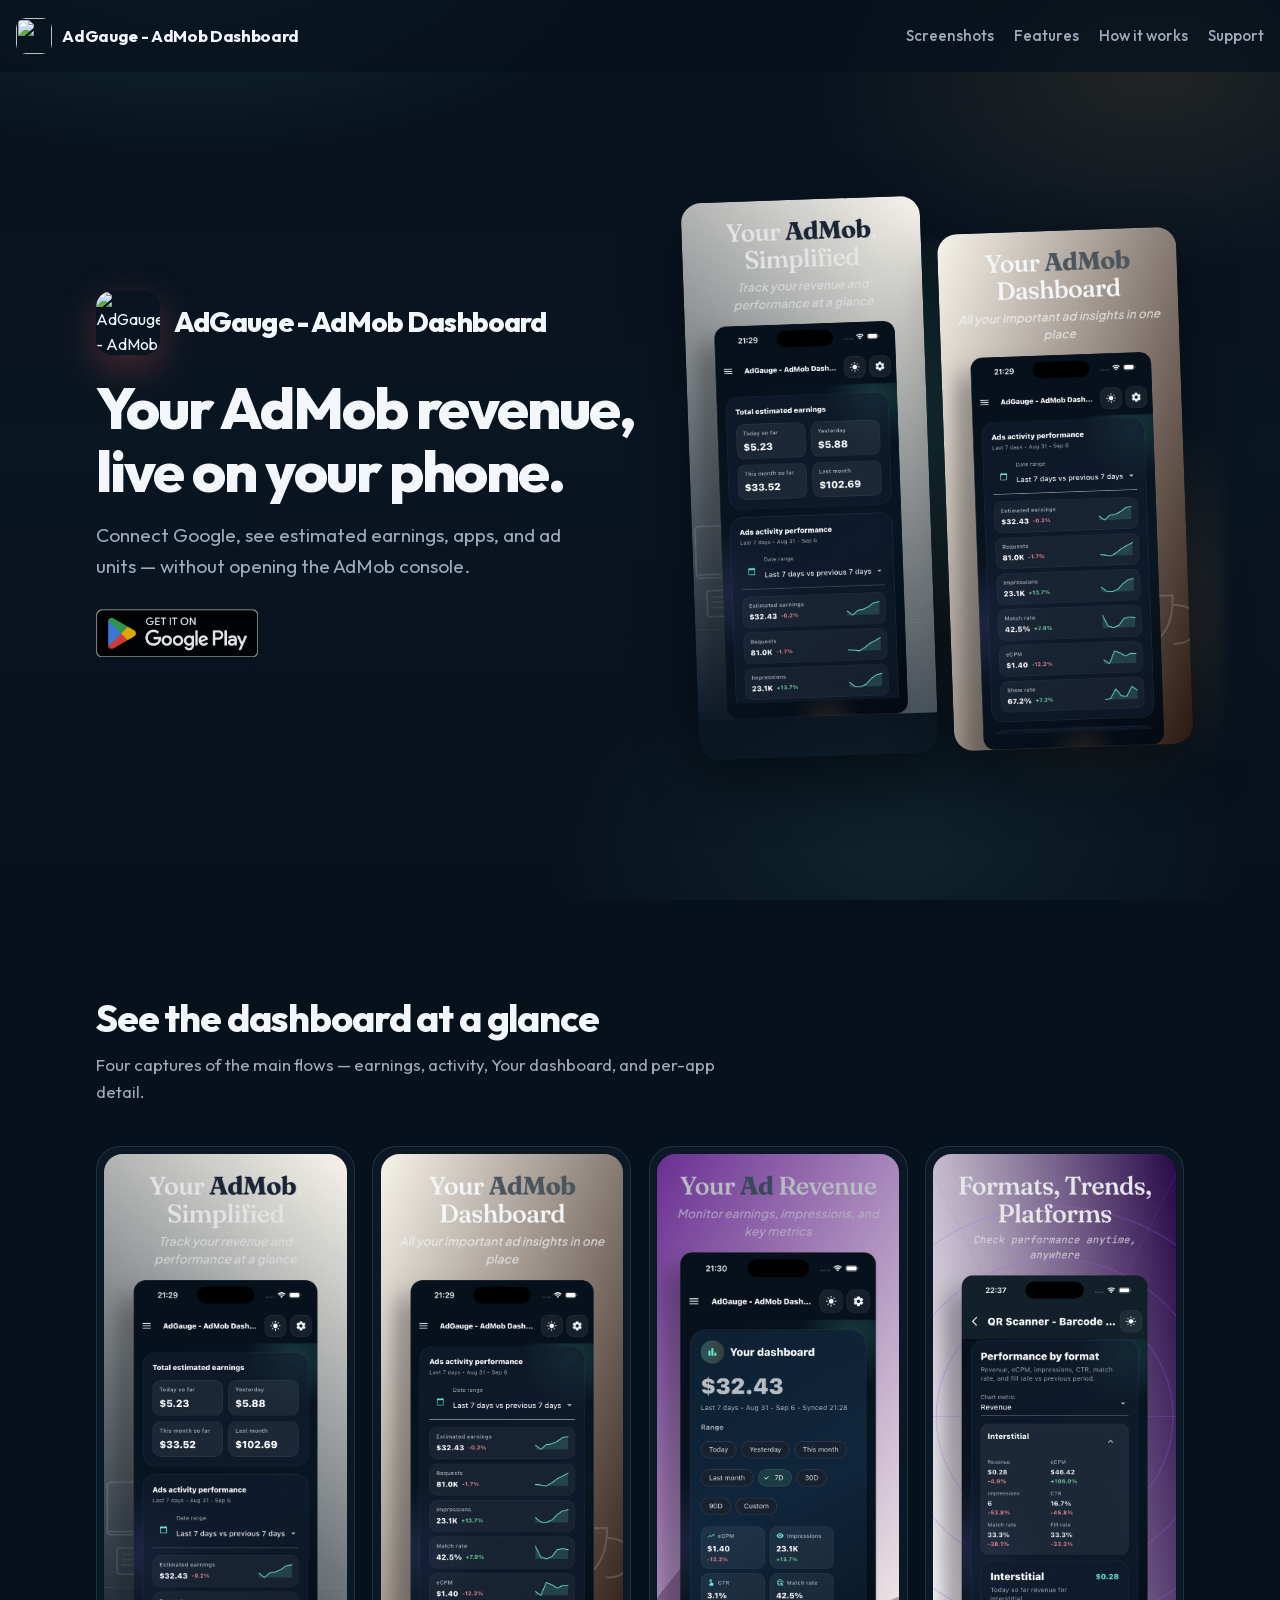
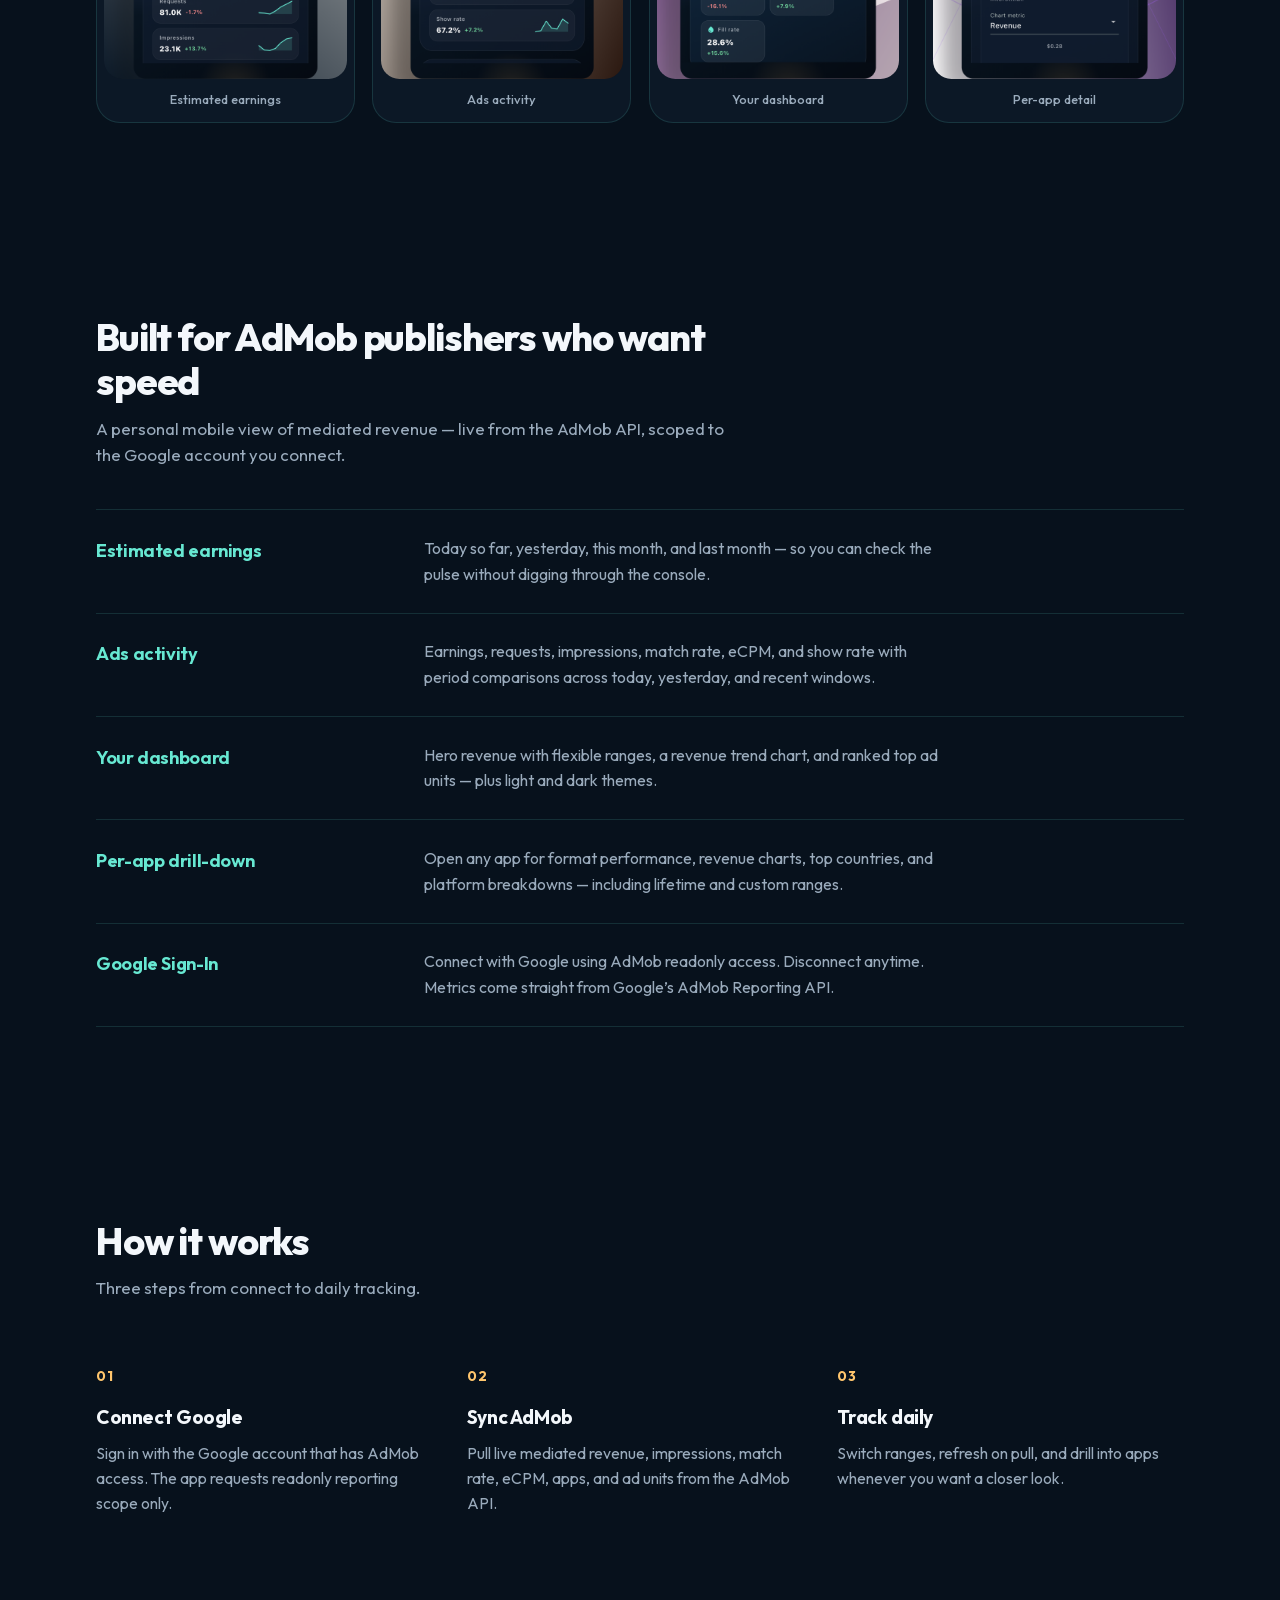
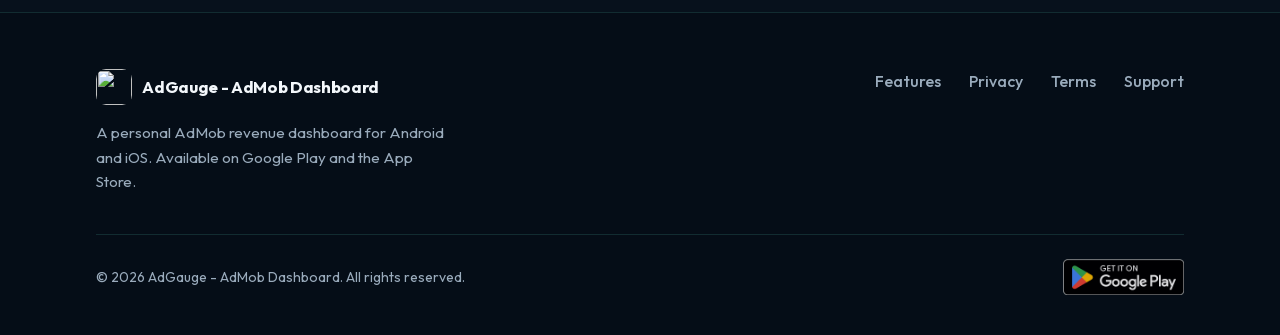
==== commit 0f7346d7: "Update app icon" ====
--- a/index.html
+++ b/index.html
@@ -64,7 +64,7 @@
   </script>
 
   <link rel="preload" href="/assets/fonts/outfit-latin.woff2" as="font" type="font/woff2" crossorigin>
-  <link rel="preload" href="/assets/images/app-icon.png" as="image">
+  <link rel="preload" href="/assets/images/app-icon-ver2.svg" as="image">
   <link rel="stylesheet" href="/assets/css/style.css">
 </head>
 
@@ -72,7 +72,7 @@
   <header class="site-header" id="site-header">
     <div class="container nav-row">
       <a href="/" class="brand">
-        <img src="/assets/images/app-icon.png" alt="" width="36" height="36">
+        <img src="/assets/images/app-icon-ver2.svg" alt="" width="36" height="36">
         <span class="brand-text">AdGauge - AdMob Dashboard</span>
       </a>
       <button class="nav-toggle" type="button" aria-expanded="false" aria-controls="primary-nav"
@@ -93,7 +93,7 @@
       <div class="container hero-grid">
         <div class="hero-copy">
           <div class="hero-brand">
-            <img src="/assets/images/app-icon.png" alt="AdGauge - AdMob Dashboard app icon" width="64" height="64"
+            <img src="/assets/images/app-icon-ver2.svg" alt="AdGauge - AdMob Dashboard app icon" width="64" height="64"
               decoding="async" fetchpriority="high">
             <span>AdGauge - AdMob Dashboard</span>
           </div>
@@ -109,11 +109,6 @@
                 <img src="/assets/images/GooglePlay_Badge.png" alt="Get it on Google Play" width="162" height="48"
                   decoding="async">
               </a>
-              <a href="https://apps.apple.com/app/id6809818957" class="store-badge link-ios"
-                aria-label="Download on the App Store" target="_blank" rel="noopener noreferrer">
-                <img src="/assets/images/App_Store_Badge.png" alt="Download on the App Store" width="144" height="48"
-                  decoding="async">
-              </a>
             </div>
           </div>
         </div>
@@ -224,7 +219,7 @@
       <div class="footer-top">
         <div class="footer-brand">
           <a href="/" class="brand">
-            <img src="/assets/images/app-icon.png" alt="" width="36" height="36">
+            <img src="/assets/images/app-icon-ver2.svg" alt="" width="36" height="36">
             AdGauge - AdMob Dashboard
           </a>
           <p>A personal AdMob revenue dashboard for Android and iOS. Available on Google Play and the App Store.</p>
@@ -242,11 +237,6 @@
           <a href="https://play.google.com/store/apps/details?id=com.adgauge.admobdashboard" class="store-badge"
             aria-label="Get it on Google Play" target="_blank" rel="noopener noreferrer">
             <img src="/assets/images/GooglePlay_Badge.png" alt="Get it on Google Play" width="122" height="36"
-              loading="lazy">
-          </a>
-          <a href="https://apps.apple.com/app/id6809818957" class="store-badge" aria-label="Download on the App Store"
-            target="_blank" rel="noopener noreferrer">
-            <img src="/assets/images/App_Store_Badge.png" alt="Download on the App Store" width="108" height="36"
               loading="lazy">
           </a>
         </div>
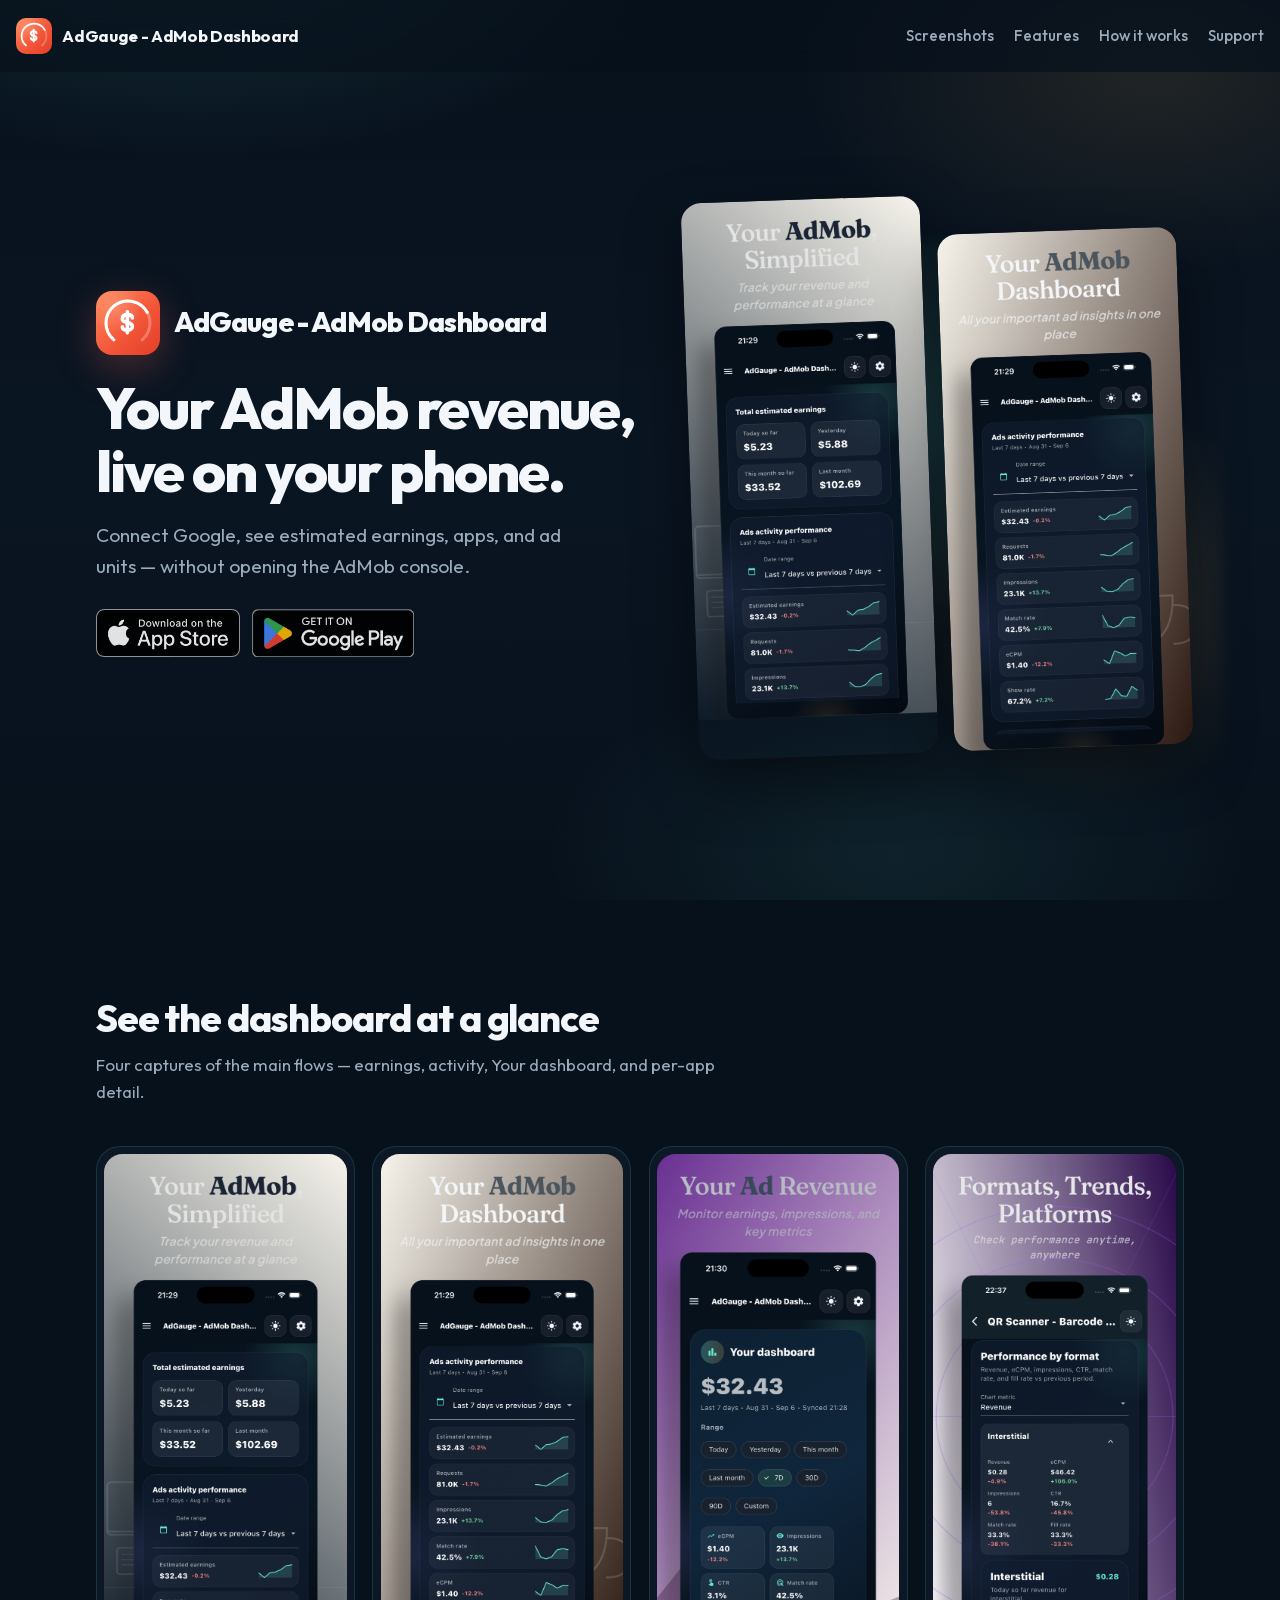
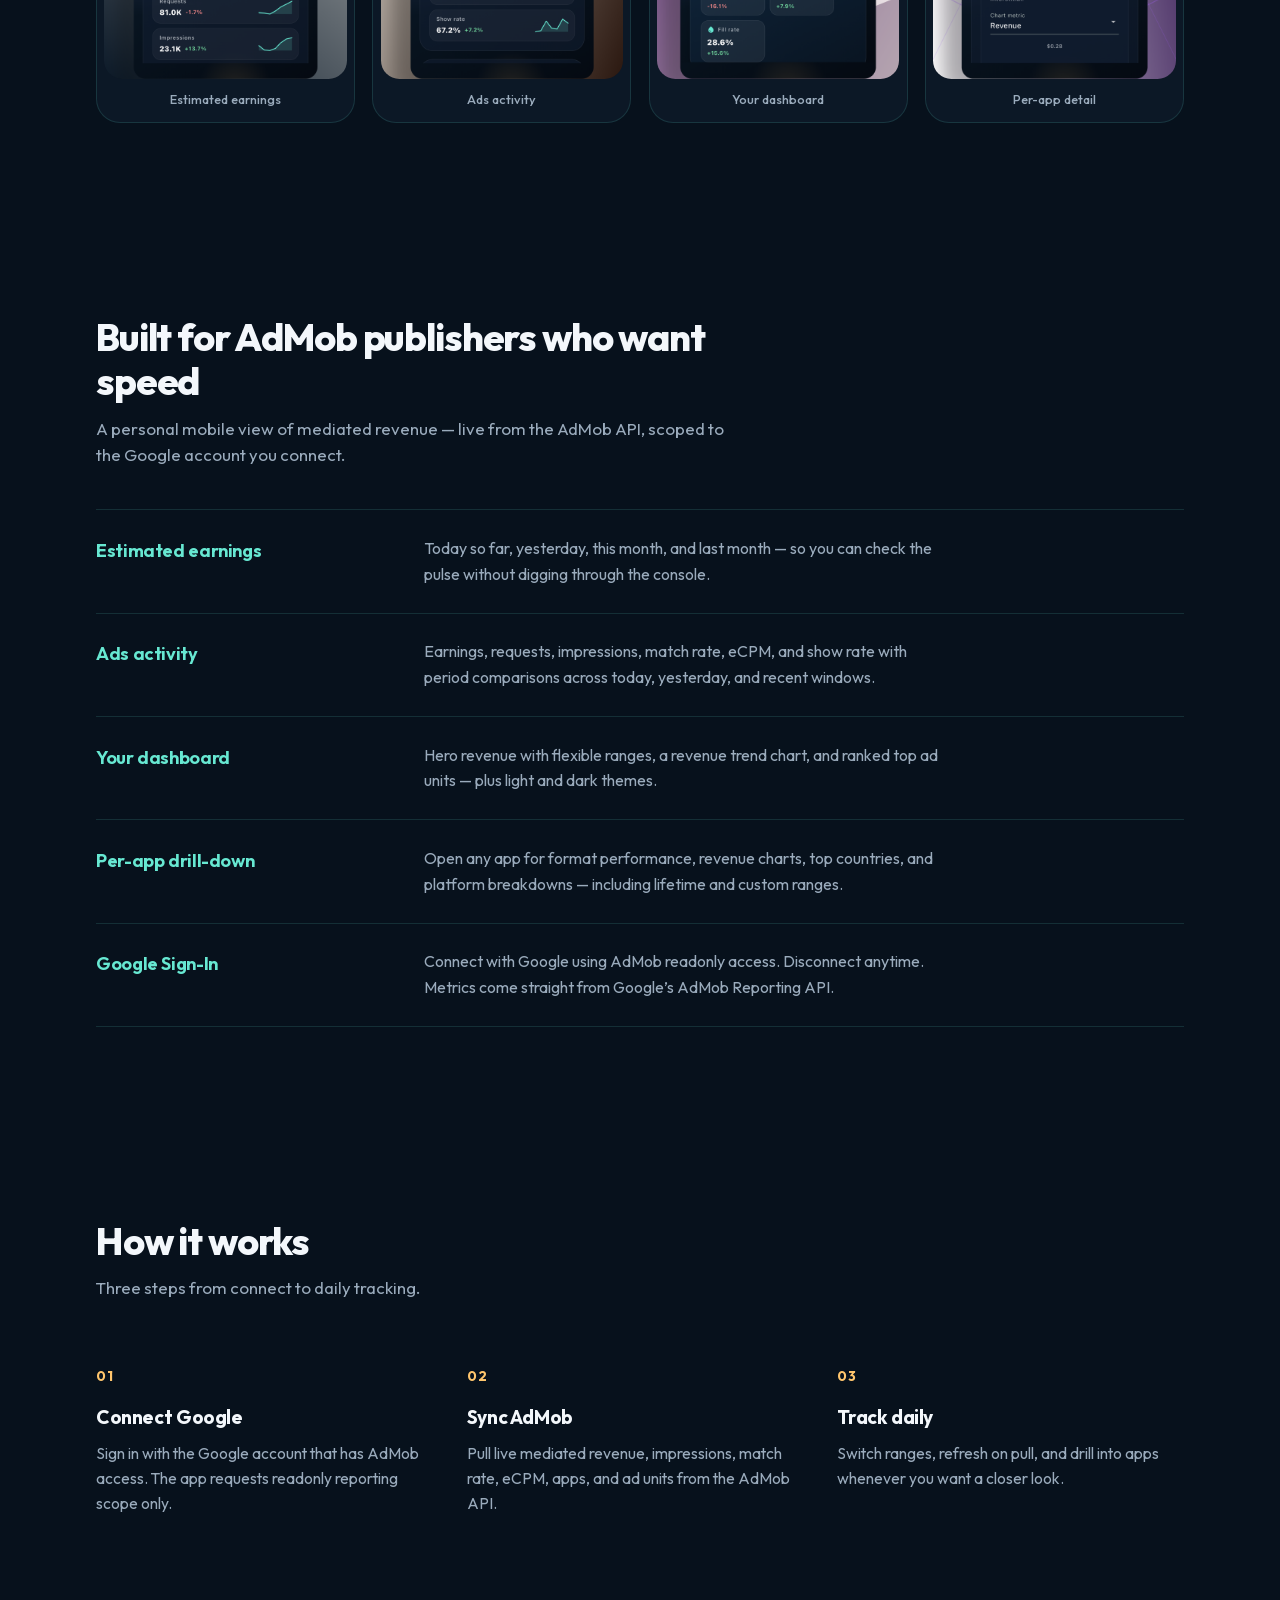
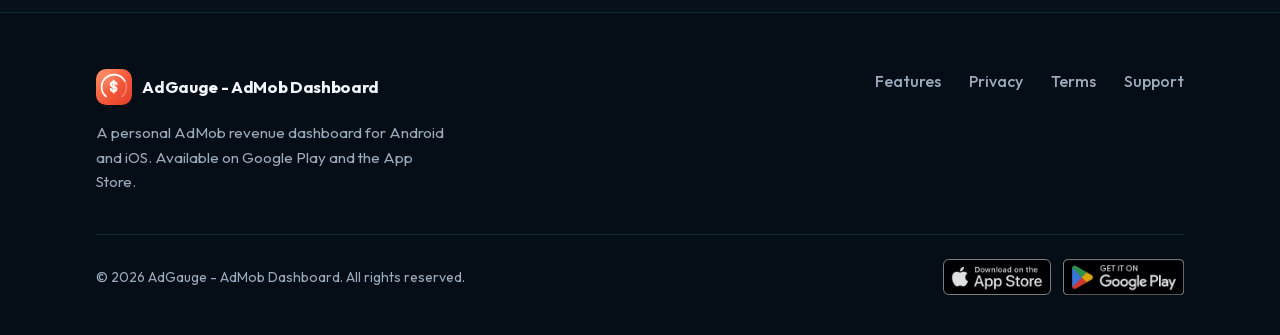
==== commit 38e1b760: "Add App Store badge links to index.html for iOS download" ====
--- a/index.html
+++ b/index.html
@@ -103,6 +103,12 @@
           </p>
           <div class="hero-cta">
             <div class="store-row">
+              <a href="https://apps.apple.com/app/id6809818957"
+                class="store-badge link-ios" aria-label="Download on the App Store" target="_blank"
+                rel="noopener noreferrer">
+                <img src="/assets/images/App_Store_Badge.png" alt="Download on the App Store" width="144" height="48"
+                  decoding="async">
+              </a>
               <a href="https://play.google.com/store/apps/details?id=com.adgauge.admobdashboard"
                 class="store-badge link-android" aria-label="Get it on Google Play" target="_blank"
                 rel="noopener noreferrer">
@@ -234,6 +240,11 @@
       <div class="footer-bottom">
         <p>&copy; <span id="year"></span> AdGauge - AdMob Dashboard. All rights reserved.</p>
         <div class="store-row">
+          <a href="https://apps.apple.com/app/id6809818957" class="store-badge"
+            aria-label="Download on the App Store" target="_blank" rel="noopener noreferrer">
+            <img src="/assets/images/App_Store_Badge.png" alt="Download on the App Store" width="108" height="36"
+              loading="lazy">
+          </a>
           <a href="https://play.google.com/store/apps/details?id=com.adgauge.admobdashboard" class="store-badge"
             aria-label="Get it on Google Play" target="_blank" rel="noopener noreferrer">
             <img src="/assets/images/GooglePlay_Badge.png" alt="Get it on Google Play" width="122" height="36"
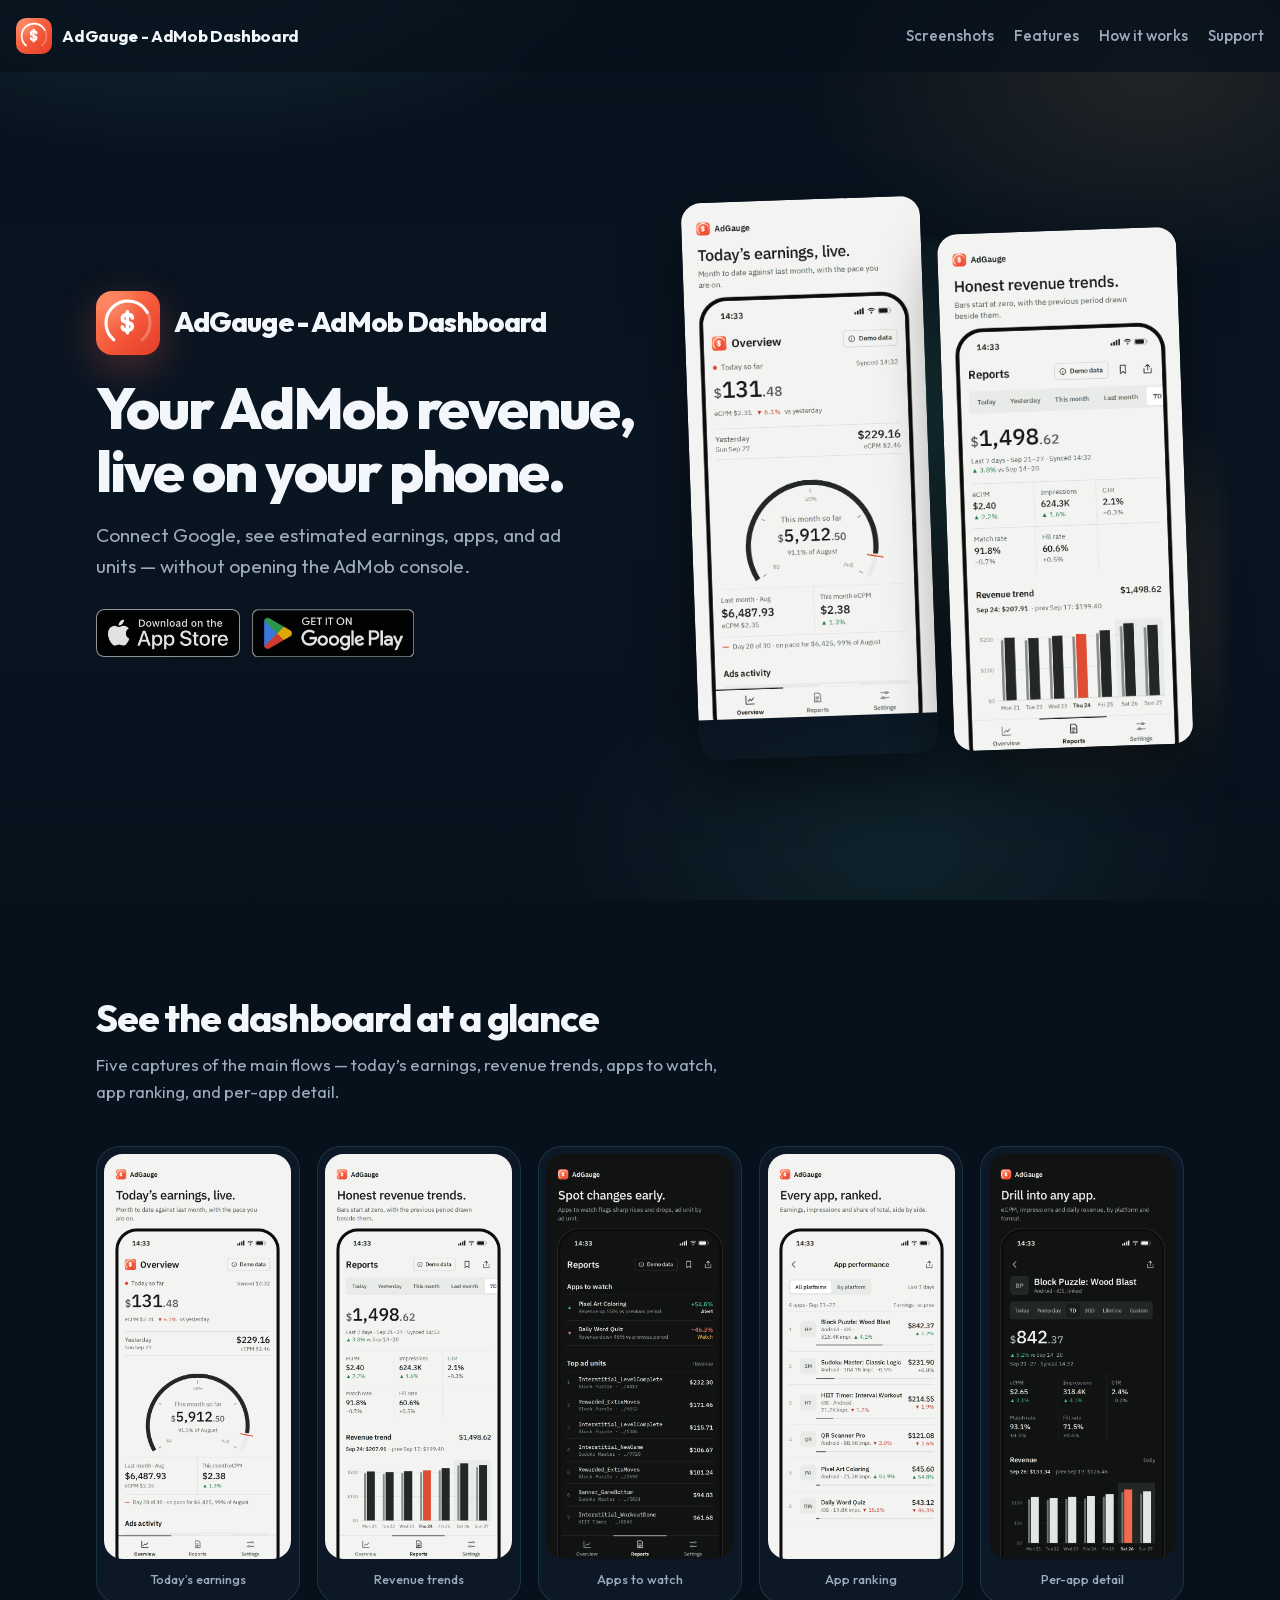
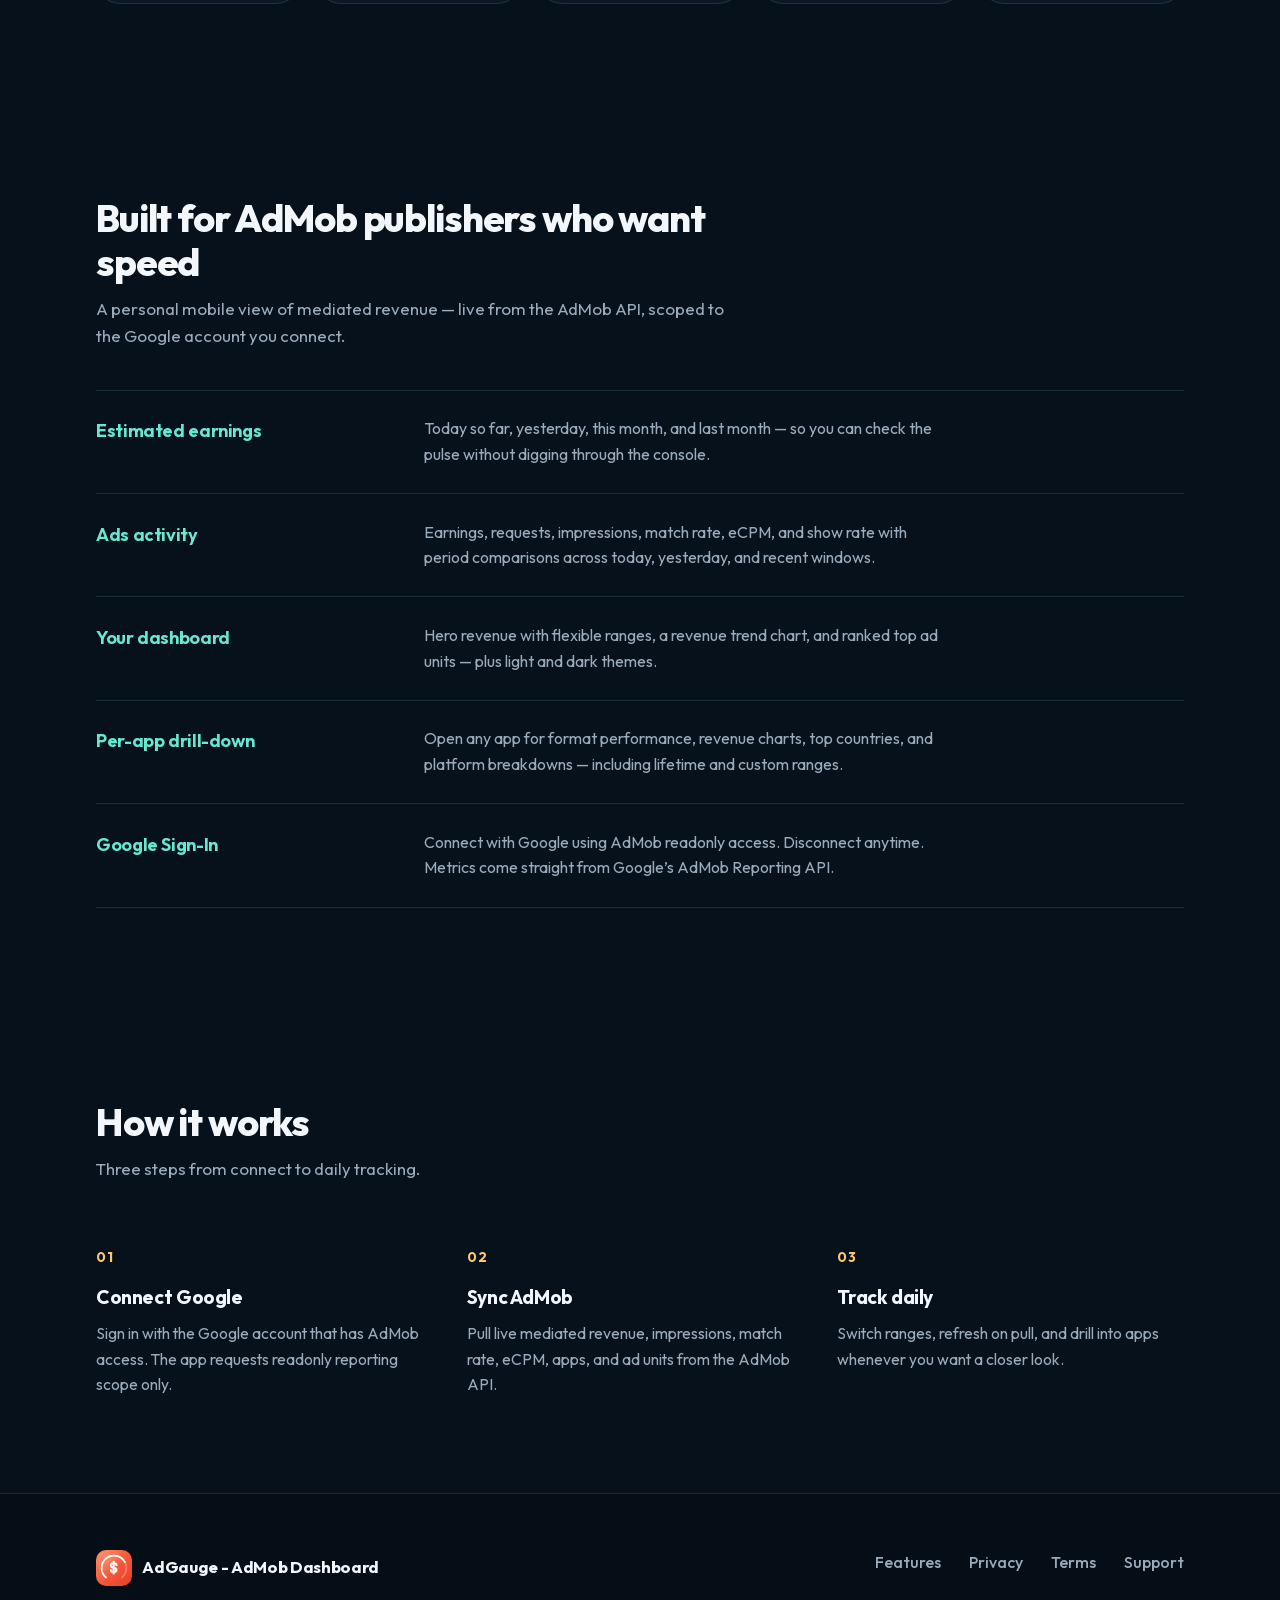
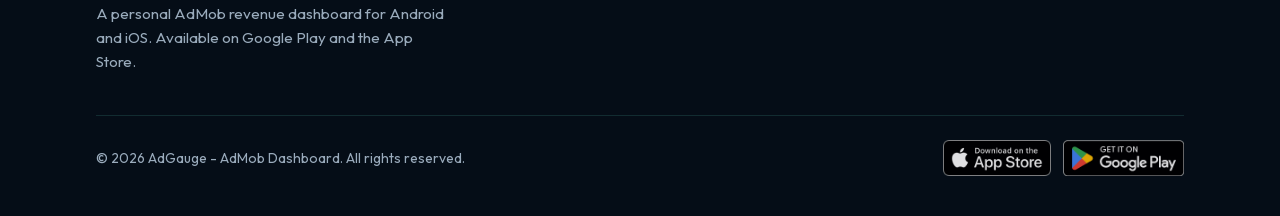
==== commit 9b90684f: "update ss" ====
--- a/index.html
+++ b/index.html
@@ -138,26 +138,31 @@
       <div class="container">
         <div class="section-head reveal">
           <h2>See the dashboard at a glance</h2>
-          <p>Four captures of the main flows — earnings, activity, Your dashboard, and per-app detail.</p>
+          <p>Five captures of the main flows — today’s earnings, revenue trends, apps to watch, app ranking, and per-app detail.</p>
         </div>
         <div class="shot-grid">
           <figure class="shot-card reveal">
-            <img src="/assets/images/screenshots/iphone65-screenshot-1.png" alt="Estimated earnings overview"
-              width="1284" height="2778" loading="lazy" decoding="async">
-            <figcaption class="shot-label">Estimated earnings</figcaption>
-          </figure>
-          <figure class="shot-card reveal">
-            <img src="/assets/images/screenshots/iphone65-screenshot-2.png" alt="Ads activity performance"
-              width="1284" height="2778" loading="lazy" decoding="async">
-            <figcaption class="shot-label">Ads activity</figcaption>
-          </figure>
-          <figure class="shot-card reveal">
-            <img src="/assets/images/screenshots/iphone65-screenshot-3.png" alt="Your dashboard with metrics"
-              width="1284" height="2778" loading="lazy" decoding="async">
-            <figcaption class="shot-label">Your dashboard</figcaption>
-          </figure>
-          <figure class="shot-card reveal">
-            <img src="/assets/images/screenshots/iphone65-screenshot-4.png" alt="Per-app format performance"
+            <img src="/assets/images/screenshots/iphone65-screenshot-1.png" alt="Overview with live earnings today and month-to-date pace"
+              width="1284" height="2778" loading="lazy" decoding="async">
+            <figcaption class="shot-label">Today’s earnings</figcaption>
+          </figure>
+          <figure class="shot-card reveal">
+            <img src="/assets/images/screenshots/iphone65-screenshot-2.png" alt="Reports with revenue trend bars against the previous period"
+              width="1284" height="2778" loading="lazy" decoding="async">
+            <figcaption class="shot-label">Revenue trends</figcaption>
+          </figure>
+          <figure class="shot-card reveal">
+            <img src="/assets/images/screenshots/iphone65-screenshot-3.png" alt="Apps to watch and top ad units in dark theme"
+              width="1284" height="2778" loading="lazy" decoding="async">
+            <figcaption class="shot-label">Apps to watch</figcaption>
+          </figure>
+          <figure class="shot-card reveal">
+            <img src="/assets/images/screenshots/iphone65-screenshot-4.png" alt="App performance ranking with earnings and impressions per app"
+              width="1284" height="2778" loading="lazy" decoding="async">
+            <figcaption class="shot-label">App ranking</figcaption>
+          </figure>
+          <figure class="shot-card reveal">
+            <img src="/assets/images/screenshots/iphone65-screenshot-5.png" alt="Per-app detail with eCPM, impressions, and daily revenue in dark theme"
               width="1284" height="2778" loading="lazy" decoding="async">
             <figcaption class="shot-label">Per-app detail</figcaption>
           </figure>
--- a/assets/css/style.css
+++ b/assets/css/style.css
@@ -402,7 +402,7 @@
 /* Screenshots */
 .shot-grid {
   display: grid;
-  grid-template-columns: repeat(4, 1fr);
+  grid-template-columns: repeat(5, 1fr);
   gap: 1.1rem;
 }
 
@@ -750,6 +750,12 @@
 
   .shot-grid {
     grid-template-columns: repeat(2, 1fr);
+  }
+
+  .shot-card:last-child:nth-child(odd) {
+    grid-column: 1 / -1;
+    width: calc(50% - 0.55rem);
+    justify-self: center;
   }
 
   .feature-row {
@@ -844,6 +850,10 @@
     gap: 0.75rem;
   }
 
+  .shot-card:last-child:nth-child(odd) {
+    width: calc(50% - 0.375rem);
+  }
+
   .shot-media:nth-child(2) {
     margin-top: 1.25rem;
   }
@@ -874,6 +884,12 @@
     margin-inline: auto;
   }
 
+  .shot-card:last-child:nth-child(odd) {
+    grid-column: auto;
+    width: 100%;
+    justify-self: stretch;
+  }
+
   .store-row {
     width: 100%;
   }
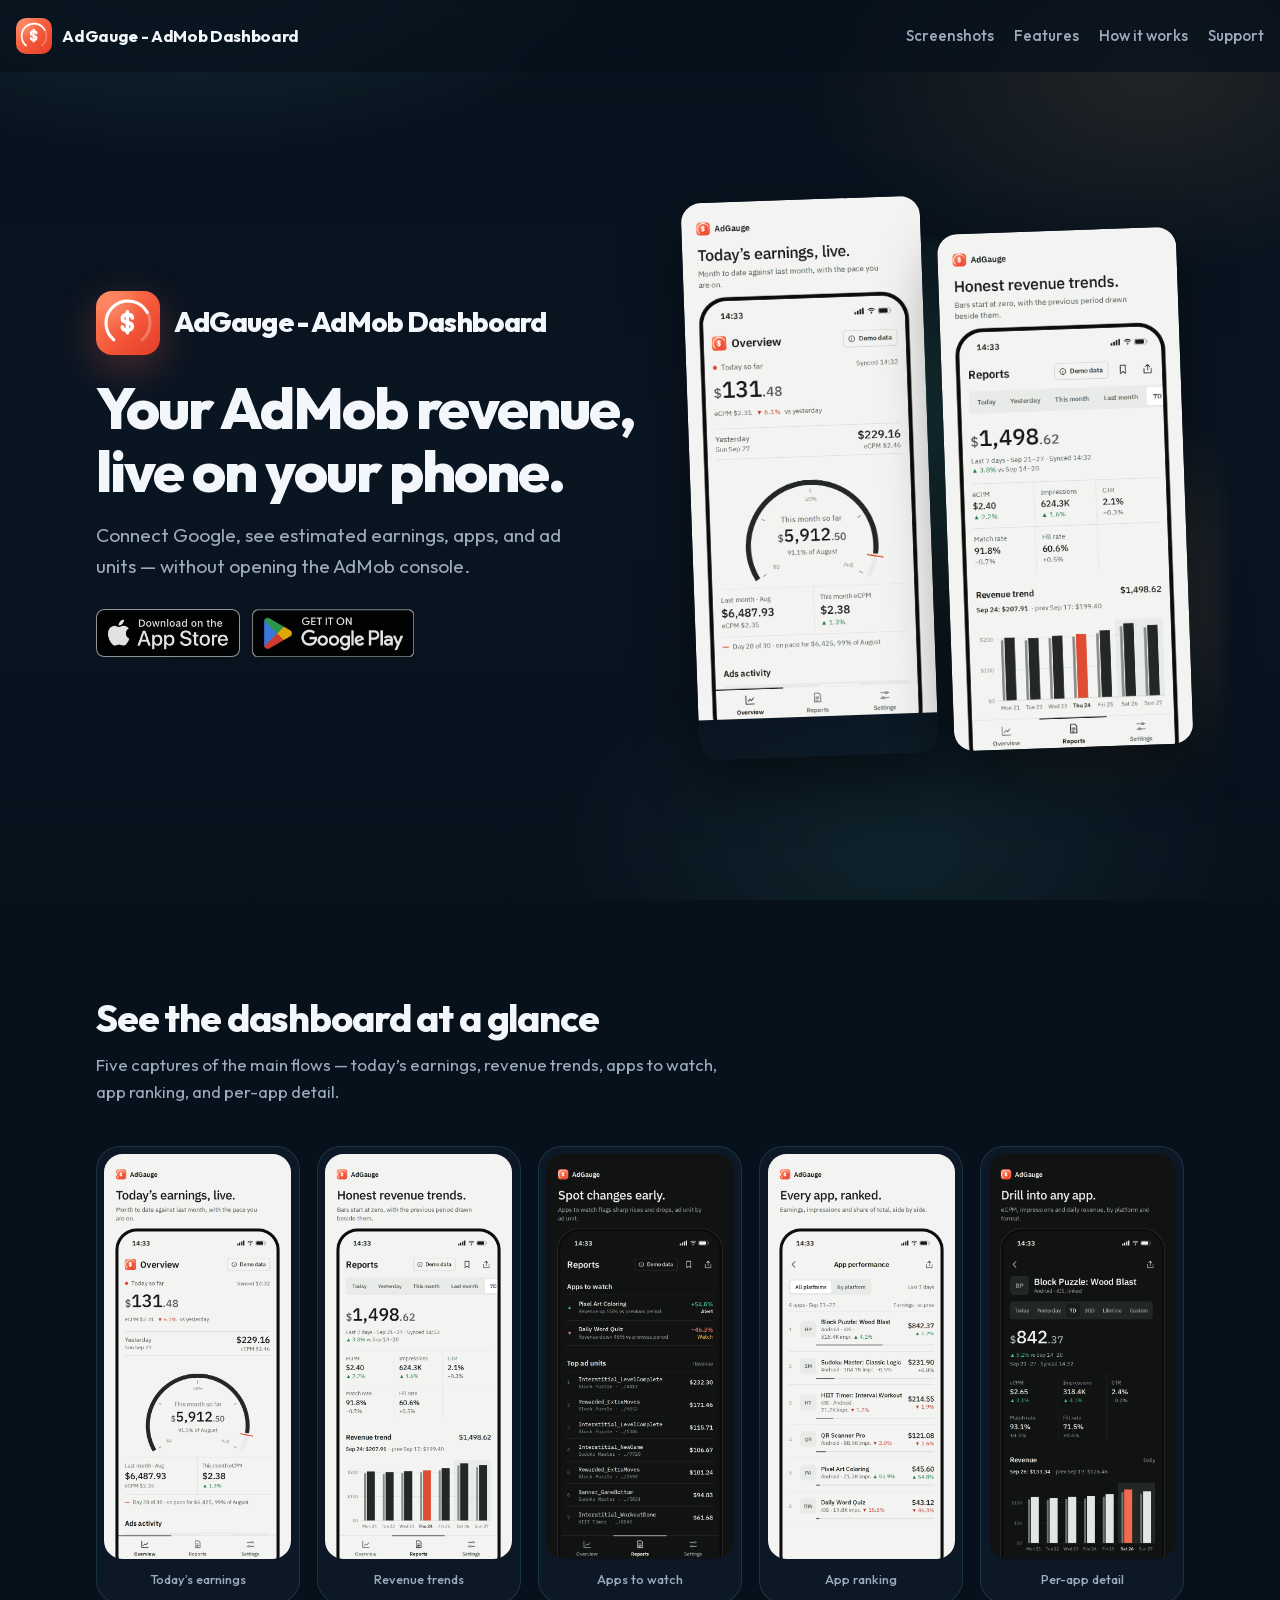
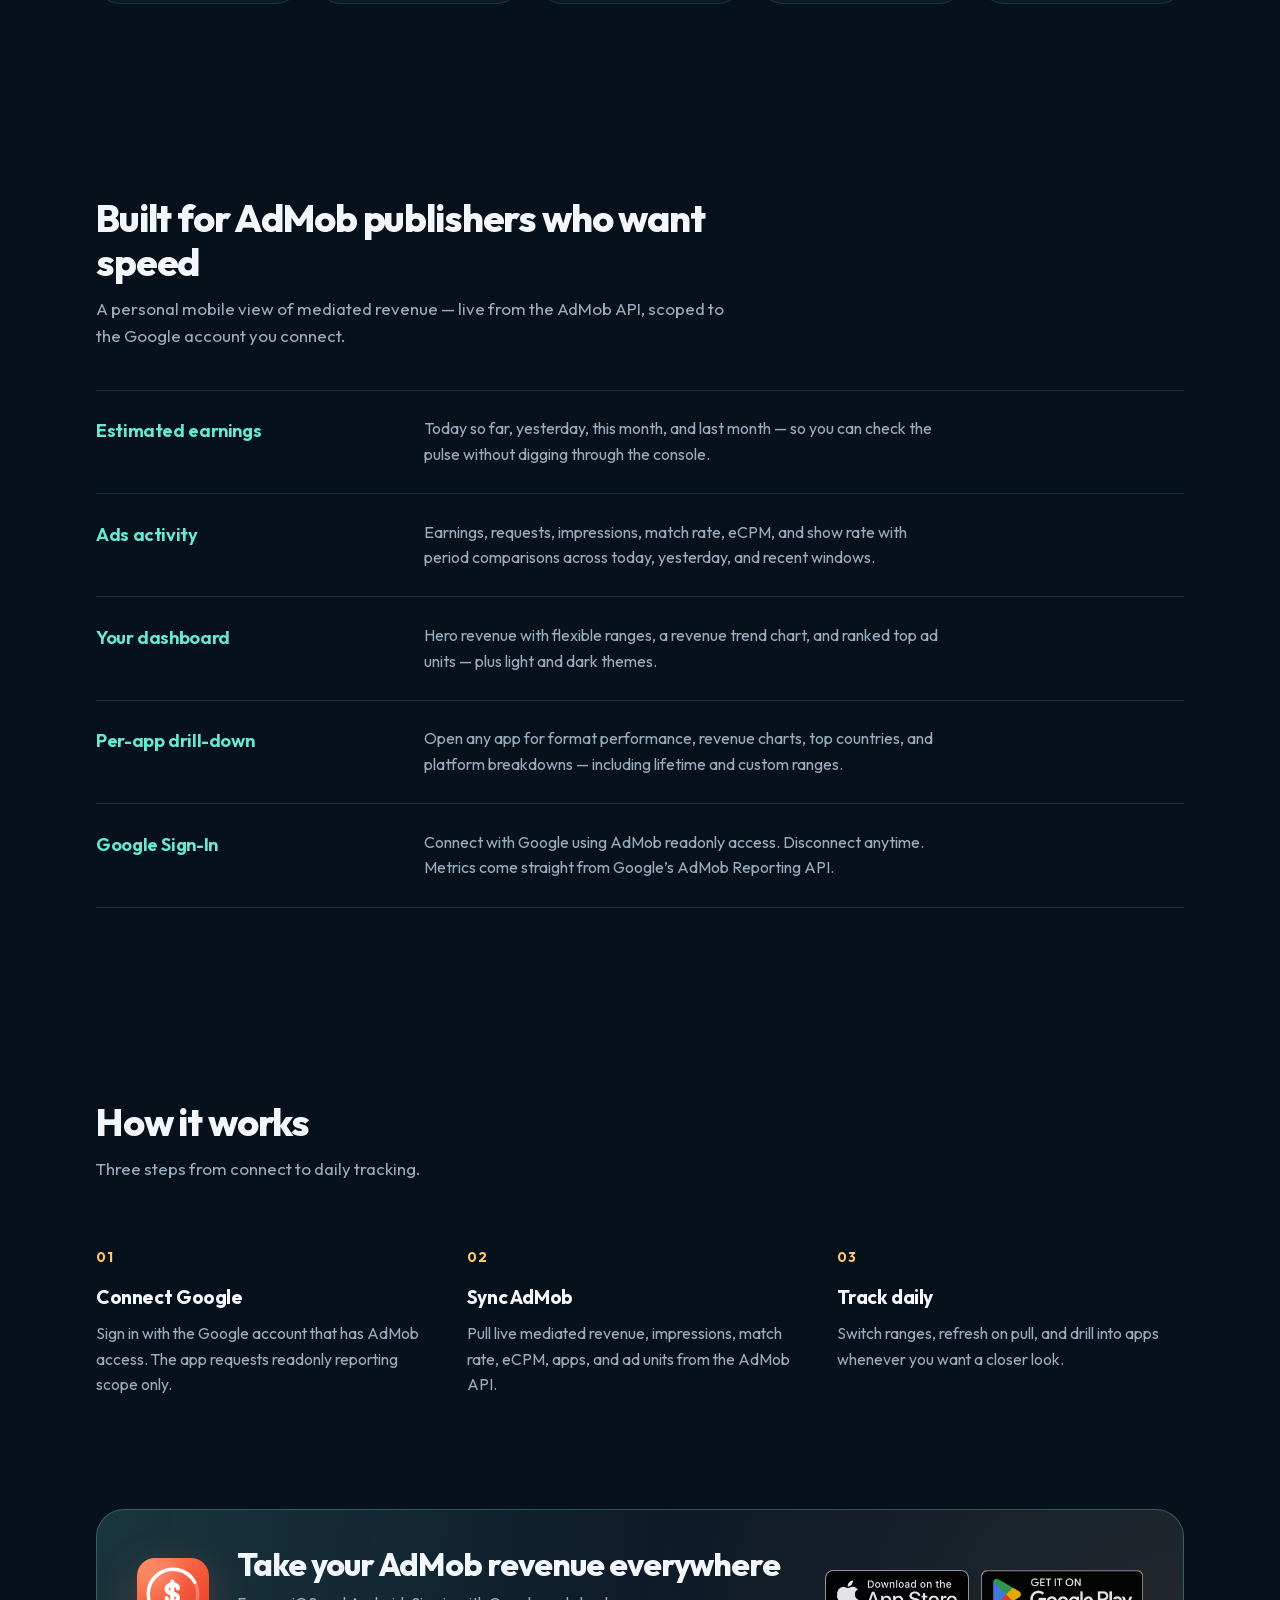
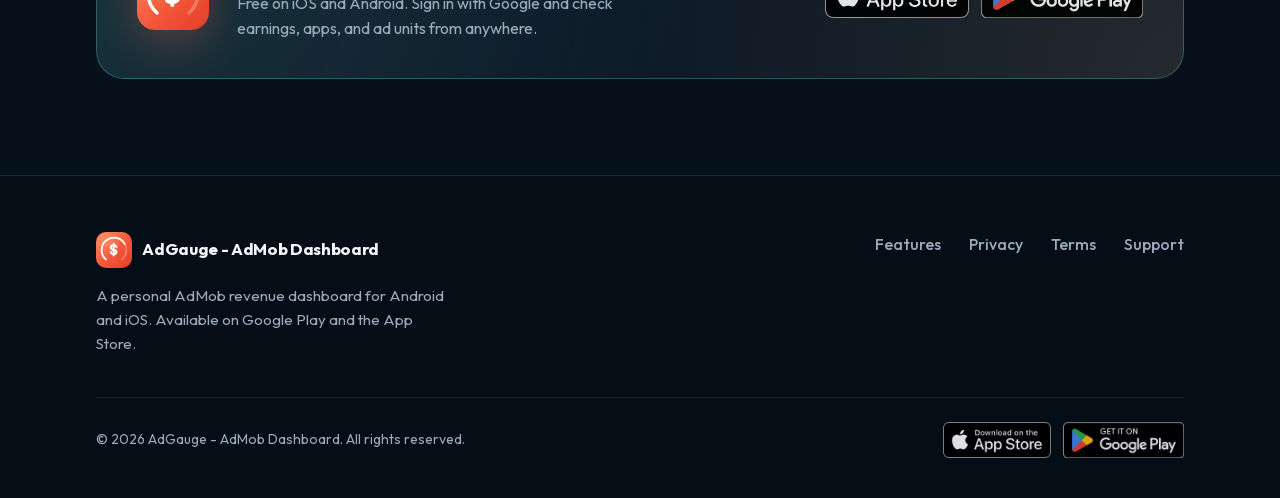
==== commit 2b06efc4: "Add download section and floating store banner Add a Download section before the footer and a floati" ====
--- a/index.html
+++ b/index.html
@@ -223,7 +223,58 @@
         </div>
       </div>
     </section>
+
+    <section class="section download" id="download">
+      <div class="container">
+        <div class="download-card reveal">
+          <img class="download-icon" src="/assets/images/app-icon-ver2.svg" alt="" width="72" height="72"
+            loading="lazy" decoding="async">
+          <div class="download-copy">
+            <h2>Take your AdMob revenue everywhere</h2>
+            <p>Free on iOS and Android. Sign in with Google and check earnings, apps, and ad units from anywhere.</p>
+          </div>
+          <div class="store-row">
+            <a href="https://apps.apple.com/app/id6809818957" class="store-badge"
+              aria-label="Download on the App Store" target="_blank" rel="noopener noreferrer">
+              <img src="/assets/images/App_Store_Badge.png" alt="Download on the App Store" width="144" height="48"
+                loading="lazy" decoding="async">
+            </a>
+            <a href="https://play.google.com/store/apps/details?id=com.adgauge.admobdashboard" class="store-badge"
+              aria-label="Get it on Google Play" target="_blank" rel="noopener noreferrer">
+              <img src="/assets/images/GooglePlay_Badge.png" alt="Get it on Google Play" width="162" height="48"
+                loading="lazy" decoding="async">
+            </a>
+          </div>
+        </div>
+      </div>
+    </section>
   </main>
+
+  <aside class="download-banner" id="download-banner" aria-label="Download AdGauge" inert>
+    <img class="download-banner-icon" src="/assets/images/app-icon-ver2.svg" alt="" width="44" height="44"
+      loading="lazy" decoding="async">
+    <div class="download-banner-copy">
+      <strong>Get AdGauge</strong>
+      <span>Free on iOS &amp; Android</span>
+    </div>
+    <div class="store-row">
+      <a href="https://apps.apple.com/app/id6809818957" class="store-badge"
+        aria-label="Download on the App Store" target="_blank" rel="noopener noreferrer">
+        <img src="/assets/images/App_Store_Badge.png" alt="Download on the App Store" width="120" height="40"
+          loading="lazy" decoding="async">
+      </a>
+      <a href="https://play.google.com/store/apps/details?id=com.adgauge.admobdashboard" class="store-badge"
+        aria-label="Get it on Google Play" target="_blank" rel="noopener noreferrer">
+        <img src="/assets/images/GooglePlay_Badge.png" alt="Get it on Google Play" width="135" height="40"
+          loading="lazy" decoding="async">
+      </a>
+    </div>
+    <button class="download-banner-close" type="button" aria-label="Dismiss download banner">
+      <svg viewBox="0 0 16 16" width="14" height="14" aria-hidden="true" focusable="false">
+        <path d="M3 3l10 10M13 3L3 13" fill="none" stroke="currentColor" stroke-width="1.8" stroke-linecap="round" />
+      </svg>
+    </button>
+  </aside>
 
   <footer class="site-footer">
     <div class="container">
@@ -310,6 +361,7 @@
       }
     })();
   </script>
+  <script src="/assets/js/download-banner.js" defer></script>
 </body>
 
 </html>
--- a/assets/css/style.css
+++ b/assets/css/style.css
@@ -575,6 +575,148 @@
   height: 36px;
 }
 
+/* Download section */
+.download {
+  padding-top: 1rem;
+}
+
+.download-card {
+  display: grid;
+  grid-template-columns: auto 1fr auto;
+  align-items: center;
+  gap: 1.75rem;
+  padding: 2.25rem 2.5rem;
+  border-radius: calc(var(--radius) * 1.4);
+  border: 1px solid var(--border-strong);
+  background:
+    radial-gradient(circle at 0% 0%, rgba(103, 232, 210, 0.14), transparent 55%),
+    radial-gradient(circle at 100% 100%, rgba(255, 198, 109, 0.1), transparent 50%),
+    var(--surface);
+}
+
+.download-icon {
+  width: 72px;
+  height: 72px;
+  border-radius: 18px;
+  box-shadow: 0 12px 40px rgba(255, 107, 90, 0.28);
+}
+
+.download-copy h2 {
+  font-size: clamp(1.5rem, 2.8vw, 2rem);
+  font-weight: 760;
+  letter-spacing: -0.03em;
+  line-height: 1.15;
+  margin-bottom: 0.5rem;
+}
+
+.download-copy p {
+  color: var(--text-muted);
+  max-width: 40ch;
+}
+
+/* Floating download banner */
+.download-banner {
+  position: fixed;
+  left: 50%;
+  bottom: calc(1rem + env(safe-area-inset-bottom));
+  z-index: 40;
+  width: min(640px, calc(100% - 2rem));
+  display: grid;
+  grid-template-columns: auto 1fr auto auto;
+  grid-template-areas: 'icon copy badges close';
+  align-items: center;
+  gap: 0.85rem;
+  padding: 0.7rem 0.75rem 0.7rem 0.9rem;
+  border: 1px solid var(--border-strong);
+  border-radius: var(--radius);
+  background: rgba(12, 22, 36, 0.88);
+  backdrop-filter: blur(16px);
+  box-shadow: 0 20px 50px rgba(0, 0, 0, 0.5);
+  opacity: 0;
+  visibility: hidden;
+  transform: translate(-50%, 140%);
+  transition:
+    opacity 0.4s var(--ease),
+    transform 0.5s var(--ease),
+    visibility 0s linear 0.5s;
+}
+
+.download-banner.is-visible {
+  opacity: 1;
+  visibility: visible;
+  transform: translate(-50%, 0);
+  transition-delay: 0s;
+}
+
+.download-banner-icon {
+  grid-area: icon;
+  width: 44px;
+  height: 44px;
+  border-radius: 12px;
+}
+
+.download-banner-copy {
+  grid-area: copy;
+  display: flex;
+  flex-direction: column;
+  min-width: 0;
+  line-height: 1.25;
+}
+
+.download-banner-copy strong {
+  font-size: 1rem;
+  font-weight: 700;
+  letter-spacing: -0.02em;
+}
+
+.download-banner-copy span {
+  color: var(--text-muted);
+  font-size: 0.82rem;
+}
+
+.download-banner .store-row {
+  grid-area: badges;
+  flex-wrap: nowrap;
+  gap: 0.5rem;
+}
+
+.download-banner .store-badge {
+  flex: 0 0 auto;
+}
+
+.download-banner .store-badge img {
+  height: 40px;
+}
+
+.download-banner-close {
+  grid-area: close;
+  display: inline-flex;
+  align-items: center;
+  justify-content: center;
+  width: 32px;
+  height: 32px;
+  padding: 0;
+  border: 1px solid var(--border);
+  border-radius: 50%;
+  background: transparent;
+  color: var(--text-muted);
+  cursor: pointer;
+  transition: color 0.2s var(--ease), border-color 0.2s var(--ease);
+}
+
+.download-banner-close:hover,
+.download-banner-close:focus-visible {
+  color: var(--text);
+  border-color: var(--border-strong);
+  outline: none;
+}
+
+.download-banner-close:focus-visible,
+.download-banner .store-badge:focus-visible {
+  outline: 2px solid var(--teal);
+  outline-offset: 2px;
+}
+
 /* Policy / support pages */
 .policy-page {
   padding: calc(var(--header-h) + 3rem) 0 5rem;
@@ -765,6 +907,14 @@
 
   .steps {
     grid-template-columns: 1fr;
+  }
+
+  .download-card {
+    grid-template-columns: 1fr;
+    justify-items: center;
+    gap: 1.25rem;
+    padding: 2rem 1.5rem;
+    text-align: center;
   }
 
   .support-grid {
@@ -872,6 +1022,21 @@
     width: 100%;
   }
 
+  .download-banner {
+    width: calc(100% - 1.5rem);
+    bottom: calc(0.75rem + env(safe-area-inset-bottom));
+    grid-template-columns: auto 1fr auto;
+    grid-template-areas:
+      'icon copy close'
+      'badges badges badges';
+    gap: 0.6rem 0.75rem;
+    padding: 0.75rem;
+  }
+
+  .download-banner .store-row {
+    justify-content: center;
+  }
+
   .policy-page {
     padding: calc(var(--header-h) + 2rem) 0 3.5rem;
   }
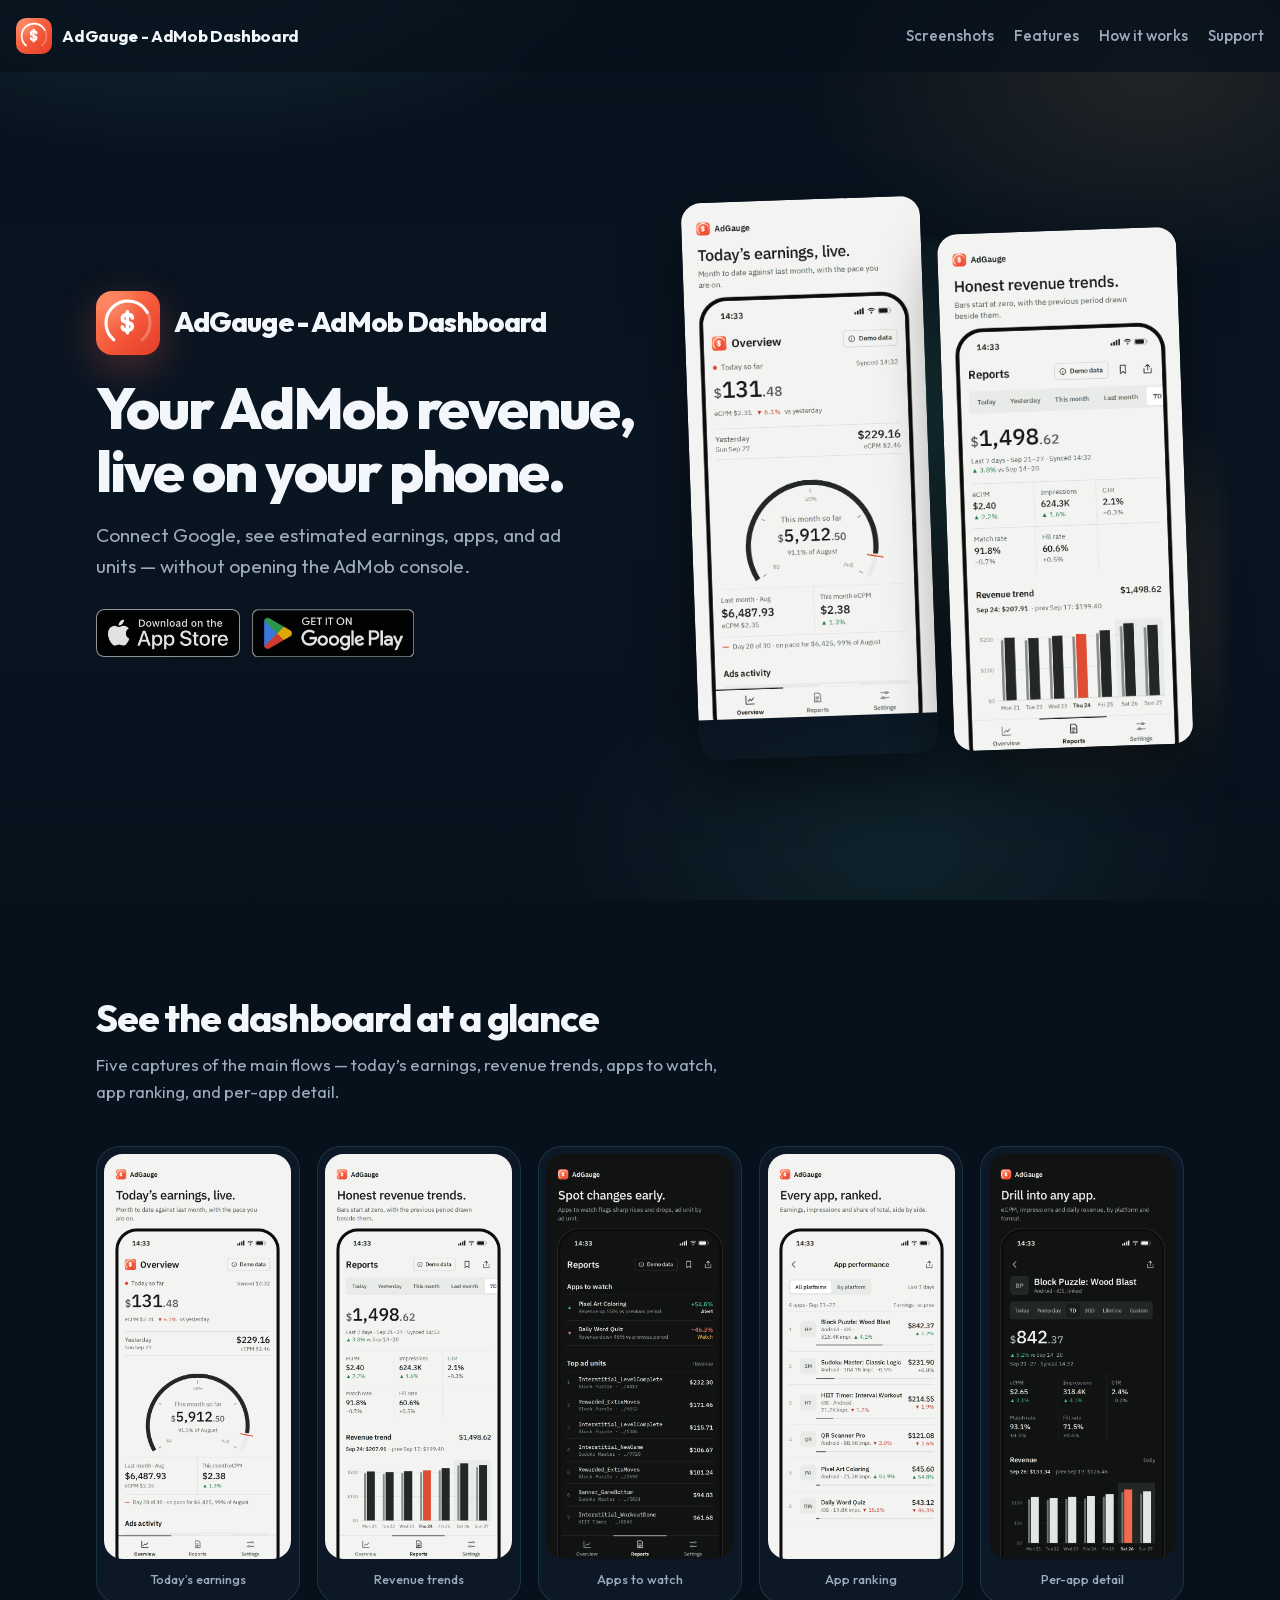
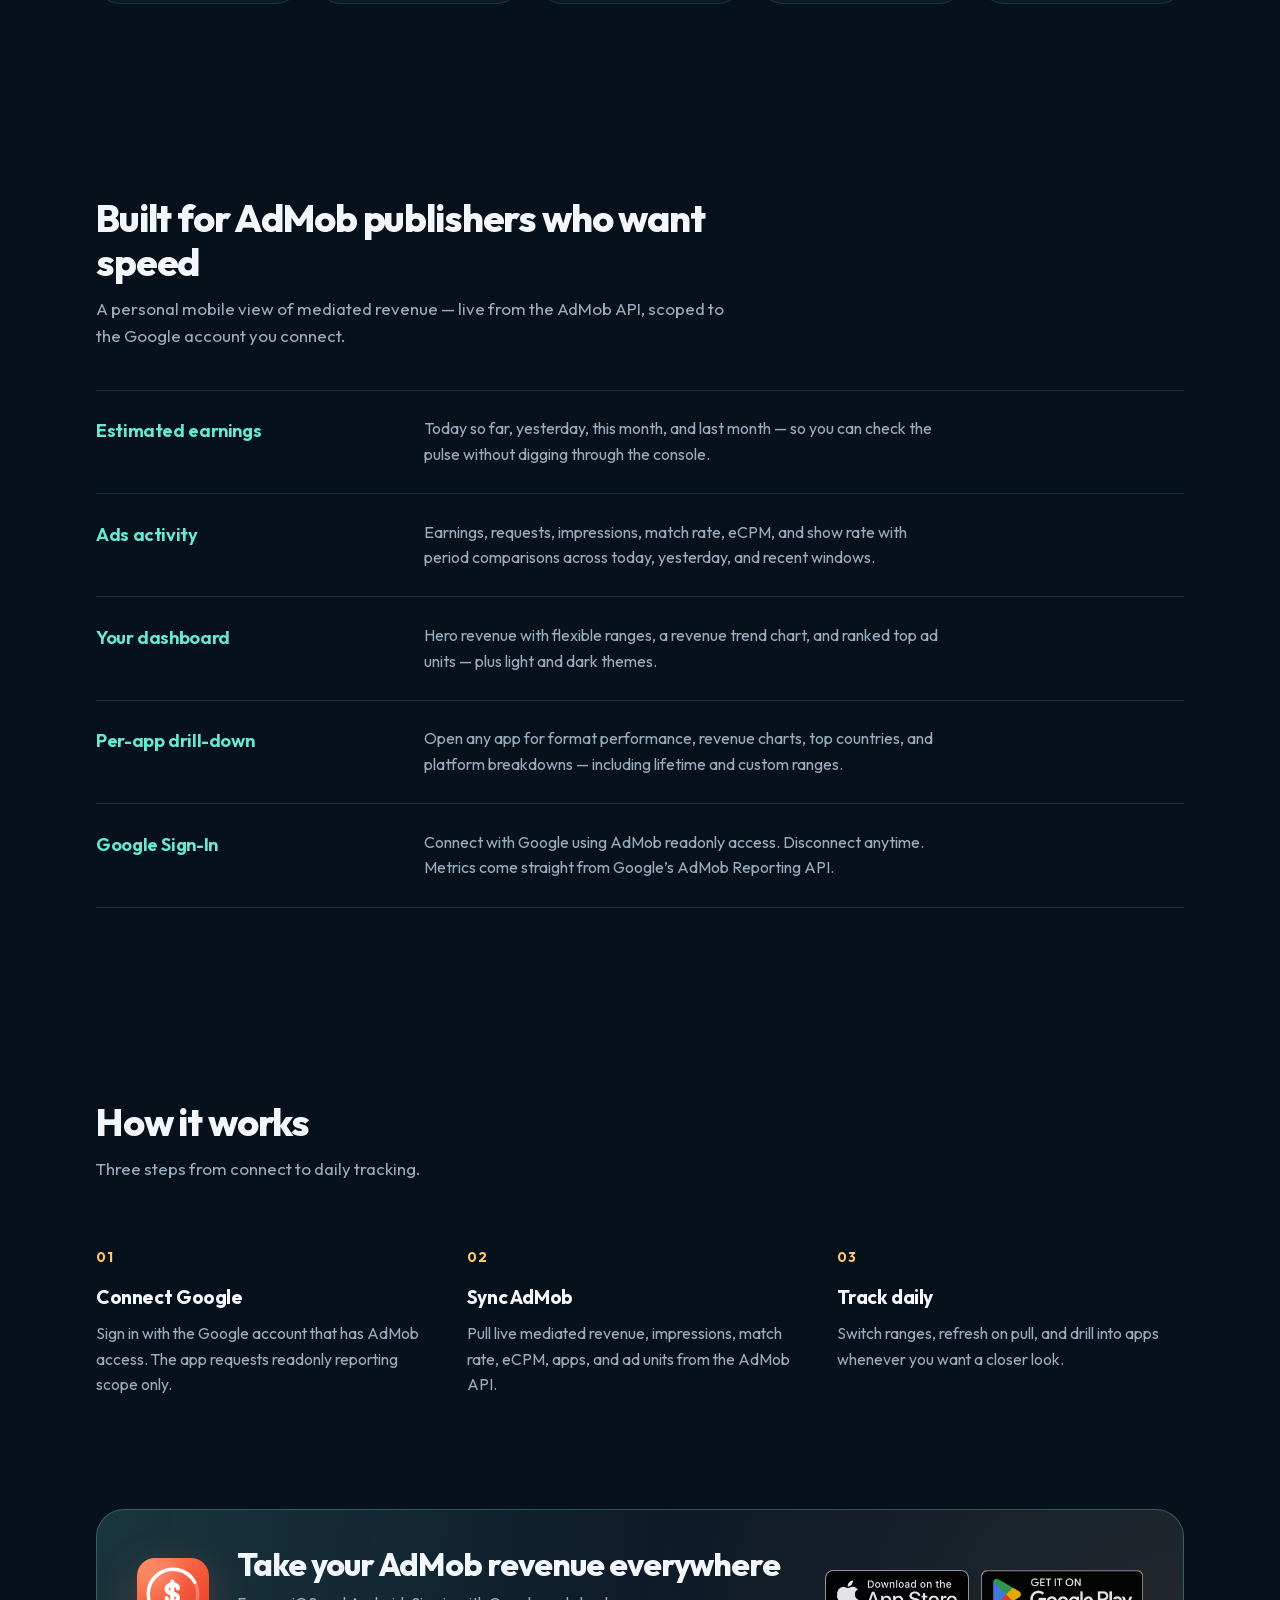
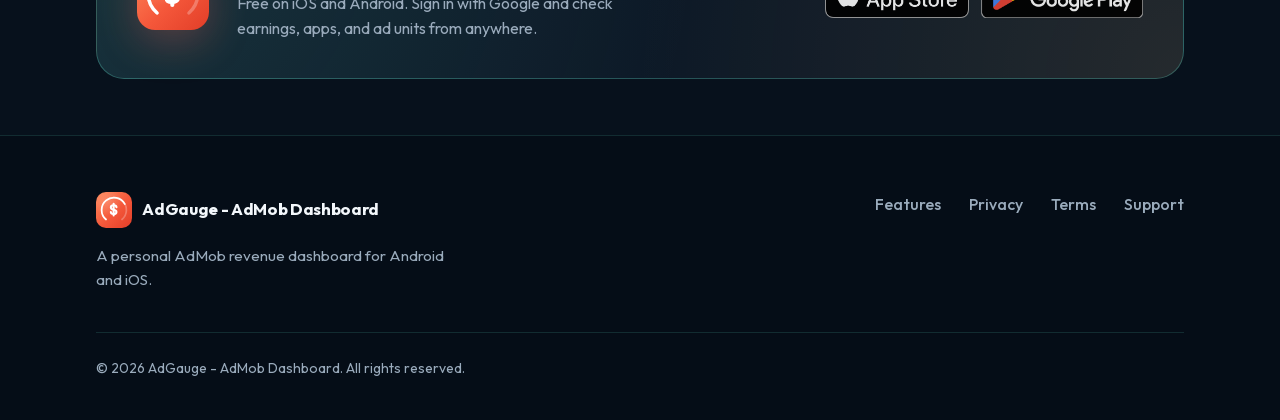
==== commit cff9a86e: "Remove redundant store badges from footer The footer sits directly below the download card, so its A" ====
--- a/index.html
+++ b/index.html
@@ -65,7 +65,7 @@
 
   <link rel="preload" href="/assets/fonts/outfit-latin.woff2" as="font" type="font/woff2" crossorigin>
   <link rel="preload" href="/assets/images/app-icon-ver2.svg" as="image">
-  <link rel="stylesheet" href="/assets/css/style.css">
+  <link rel="stylesheet" href="/assets/css/style.css?v=c6e5c745">
 </head>
 
 <body>
@@ -250,7 +250,7 @@
     </section>
   </main>
 
-  <aside class="download-banner" id="download-banner" aria-label="Download AdGauge" inert>
+  <aside class="download-banner" id="download-banner" aria-label="Download AdGauge" hidden inert>
     <img class="download-banner-icon" src="/assets/images/app-icon-ver2.svg" alt="" width="44" height="44"
       loading="lazy" decoding="async">
     <div class="download-banner-copy">
@@ -284,7 +284,7 @@
             <img src="/assets/images/app-icon-ver2.svg" alt="" width="36" height="36">
             AdGauge - AdMob Dashboard
           </a>
-          <p>A personal AdMob revenue dashboard for Android and iOS. Available on Google Play and the App Store.</p>
+          <p>A personal AdMob revenue dashboard for Android and iOS.</p>
         </div>
         <nav class="footer-links" aria-label="Footer">
           <a href="#features">Features</a>
@@ -295,18 +295,6 @@
       </div>
       <div class="footer-bottom">
         <p>&copy; <span id="year"></span> AdGauge - AdMob Dashboard. All rights reserved.</p>
-        <div class="store-row">
-          <a href="https://apps.apple.com/app/id6809818957" class="store-badge"
-            aria-label="Download on the App Store" target="_blank" rel="noopener noreferrer">
-            <img src="/assets/images/App_Store_Badge.png" alt="Download on the App Store" width="108" height="36"
-              loading="lazy">
-          </a>
-          <a href="https://play.google.com/store/apps/details?id=com.adgauge.admobdashboard" class="store-badge"
-            aria-label="Get it on Google Play" target="_blank" rel="noopener noreferrer">
-            <img src="/assets/images/GooglePlay_Badge.png" alt="Get it on Google Play" width="122" height="36"
-              loading="lazy">
-          </a>
-        </div>
       </div>
     </div>
   </footer>
@@ -361,7 +349,7 @@
       }
     })();
   </script>
-  <script src="/assets/js/download-banner.js" defer></script>
+  <script src="/assets/js/download-banner.js?v=6751c7fb" defer></script>
 </body>
 
 </html>
--- a/assets/css/style.css
+++ b/assets/css/style.css
@@ -571,13 +571,10 @@
   font-size: 0.875rem;
 }
 
-.footer-bottom .store-badge img {
-  height: 36px;
-}
-
 /* Download section */
 .download {
   padding-top: 1rem;
+  padding-bottom: 3.5rem;
 }
 
 .download-card {
@@ -1018,10 +1015,6 @@
     align-items: flex-start;
   }
 
-  .footer-bottom .store-row {
-    width: 100%;
-  }
-
   .download-banner {
     width: calc(100% - 1.5rem);
     bottom: calc(0.75rem + env(safe-area-inset-bottom));
